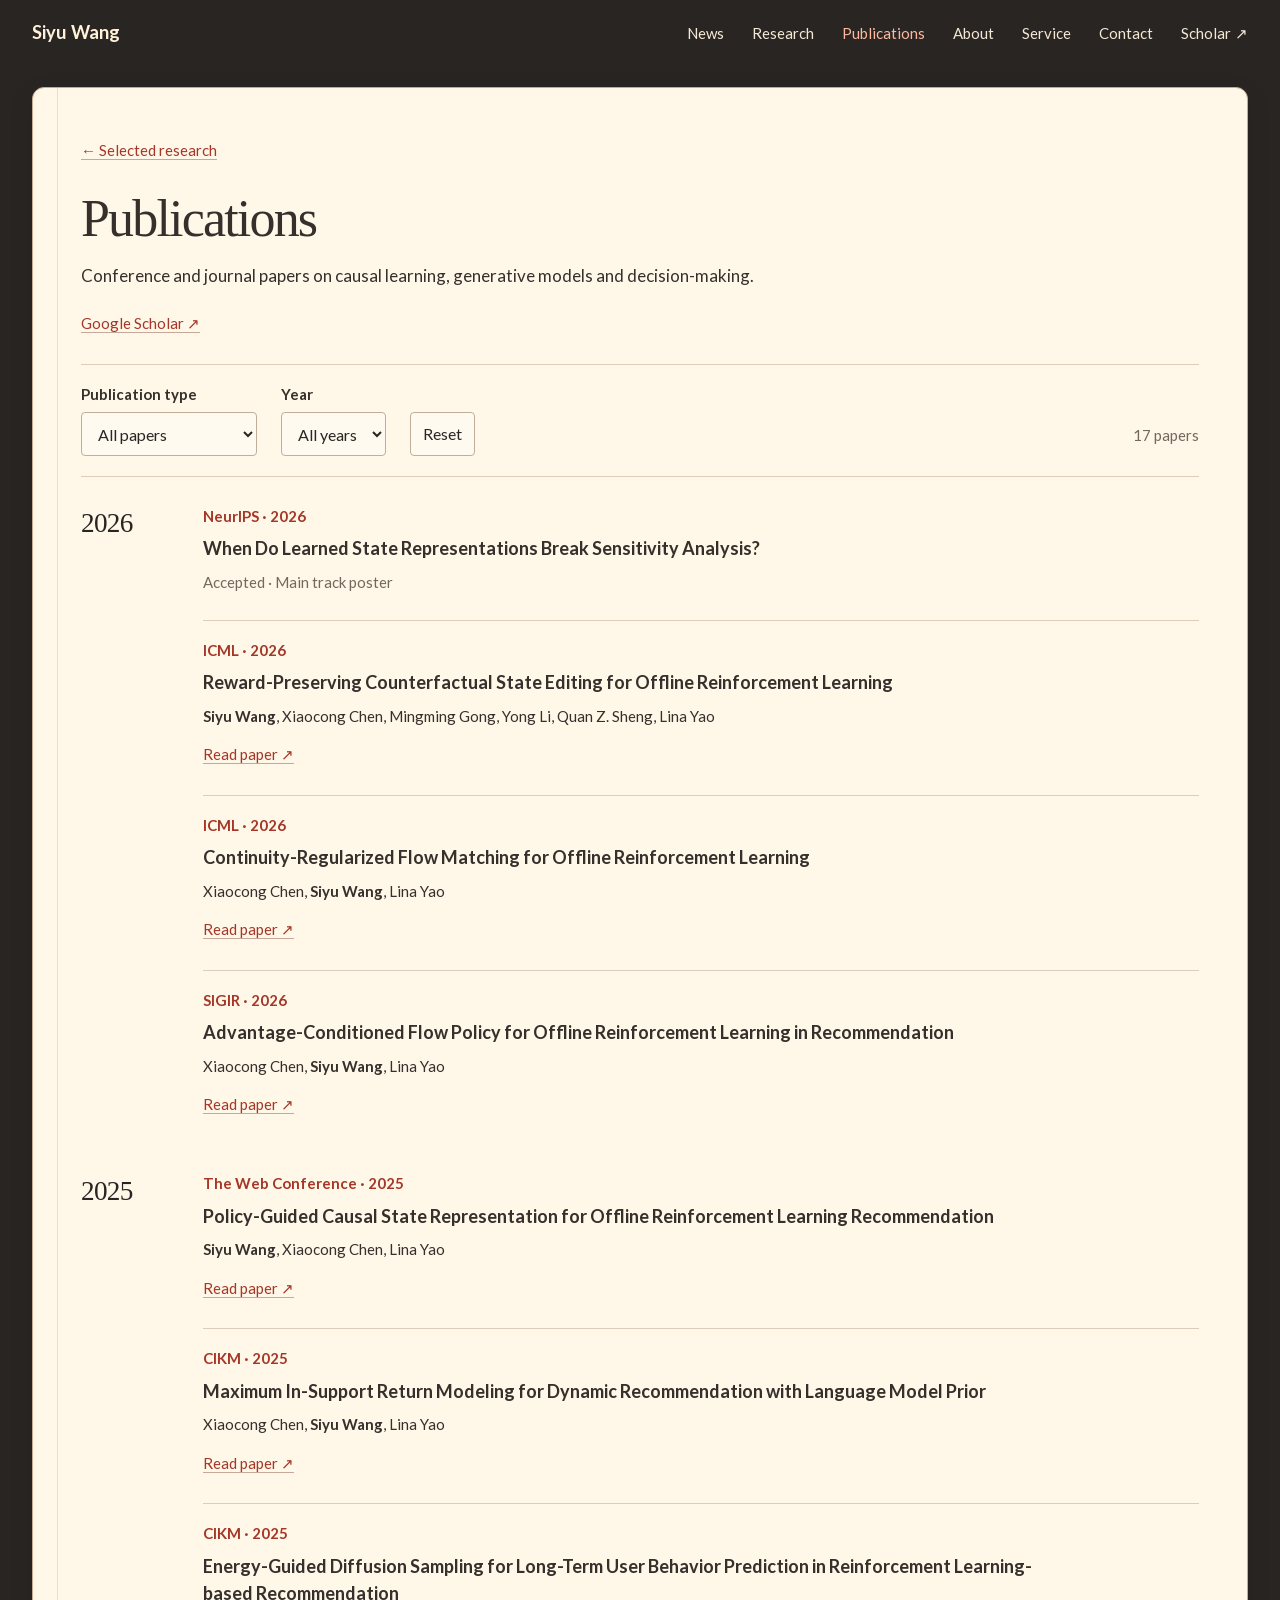
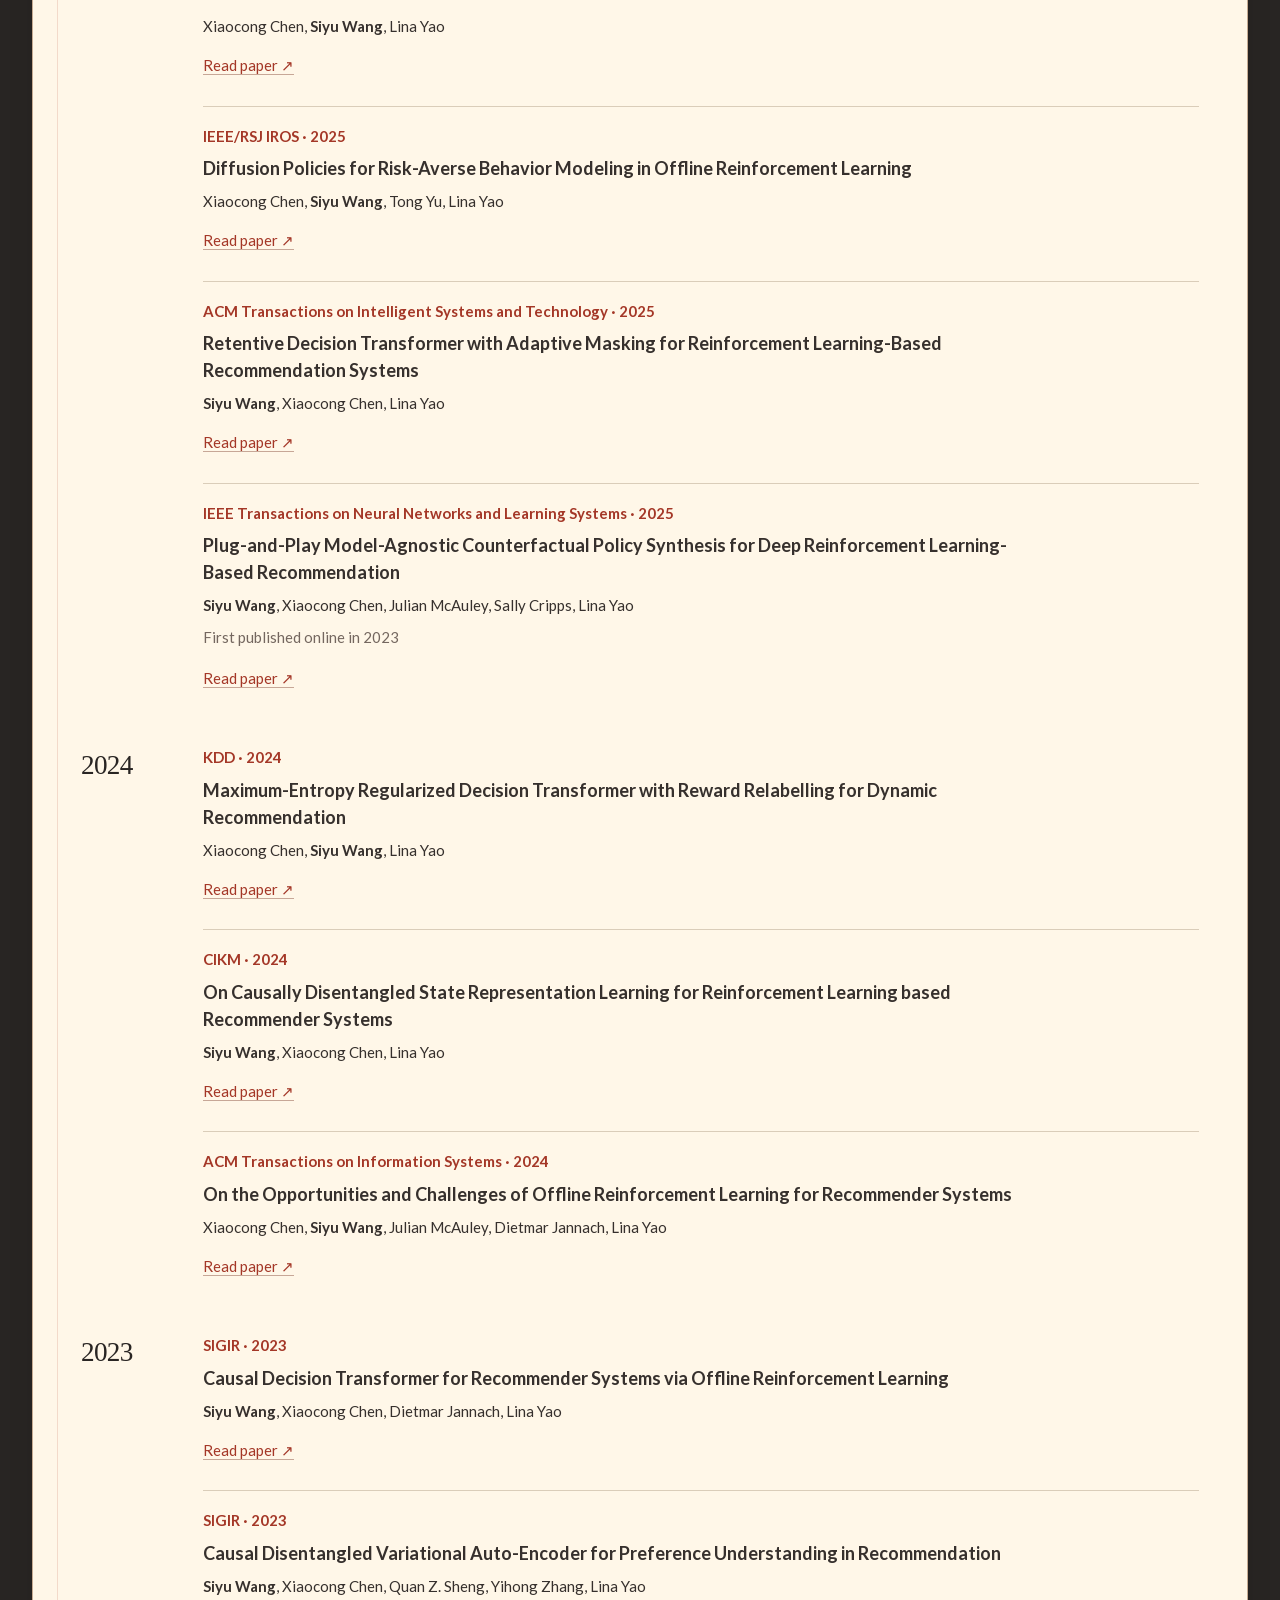
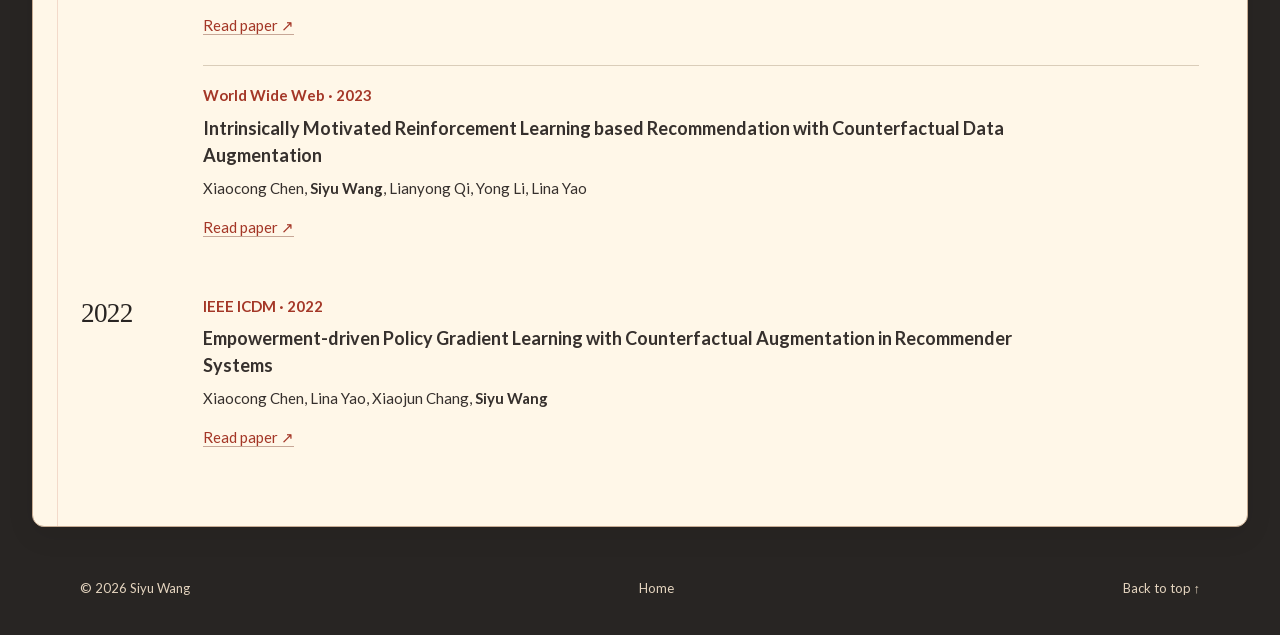
==== publications/index.html @ 3f7496ab "Publish Siyu Wang academic website" ====
<!doctype html>
<html lang="en">
  <head>
    <meta charset="utf-8">
    <meta name="viewport" content="width=device-width, initial-scale=1">
    <title>Publications — Siyu Wang</title>
    <meta name="description" content="Conference and journal publications by Siyu Wang, Postdoctoral Fellow at UNSW Sydney. Browse papers by year and publication type.">
    <meta name="theme-color" content="#282523">
    <link rel="canonical" href="https://sy-siyu.github.io/publications/">
    <meta property="og:type" content="website">
    <meta property="og:title" content="Publications — Siyu Wang">
    <meta property="og:description" content="Browse Siyu Wang’s conference and journal publications in causal learning, generative models and reinforcement learning.">
    <meta property="og:url" content="https://sy-siyu.github.io/publications/">
    <link rel="preload" href="../assets/fonts/Kalam-Bold.ttf" as="font" type="font/ttf" crossorigin>
    <link rel="preload" href="../assets/fonts/Lato-Regular.woff2" as="font" type="font/woff2" crossorigin>
    <link rel="stylesheet" href="../assets/css/research.css?v=15">
    <link rel="stylesheet" href="../assets/css/notebook.css?v=18">

  </head>
  <body class="publications-page">
    <a class="skip-link" href="#main">Skip to content</a>

    <header class="site-header" data-header>
      <div class="shell header-inner">
        <a class="brand" href="../" aria-label="Siyu Wang, home">
          <span class="brand-name">Siyu Wang</span>
        </a>

        <nav class="site-nav" id="site-nav" aria-label="Primary navigation" data-nav>
          <a href="../#news">News</a>
          <a href="../#work">Research</a>
          <a href="./" aria-current="page">Publications</a>
          <a href="../#about">About</a>
          <a href="../#service">Service</a>
          <a href="../#contact">Contact</a>
          <a class="nav-cta" href="https://scholar.google.com/citations?user=9JVgfboAAAAJ&amp;hl=en" target="_blank" rel="noopener">Scholar <span aria-hidden="true">↗</span></a>
        </nav>

        <div class="header-controls">
          <button class="nav-toggle" type="button" aria-expanded="false" aria-controls="site-nav" data-nav-toggle>
            <span class="sr-only">Open navigation</span>
            <span></span><span></span>
          </button>
        </div>
      </div>
    </header>

    <main class="notebook" id="main">
      <div class="shell publication-archive">
        <header class="archive-heading" id="top">
          <a class="text-link" href="../#work">← Selected research</a>
          <h1>Publications</h1>
          <p>Conference and journal papers on causal learning, generative models and decision-making.</p>
          <a class="text-link" href="https://scholar.google.com/citations?user=9JVgfboAAAAJ&amp;hl=en" target="_blank" rel="noopener">Google Scholar ↗</a>
        </header>
        <form class="publication-filters" hidden aria-label="Filter publications">
          <label>Publication type <select id="publication-type"><option value="all">All papers</option><option value="conference">Conference papers</option><option value="journal">Journal articles</option></select></label>
          <label>Year <select id="publication-year"><option value="all">All years</option><option value="2026">2026</option><option value="2025">2025</option><option value="2024">2024</option><option value="2023">2023</option><option value="2022">2022</option></select></label><button type="reset">Reset</button>
          <p class="publication-count" role="status" aria-live="polite">17 papers</p>
        </form>
        <p class="publication-empty" hidden>No papers match these filters. Try another year or publication type.</p>
        <section class="archive-year" aria-labelledby="year-2026"><h2 id="year-2026">2026</h2><ol class="archive-papers" role="list">
<li class="archive-paper" data-pub-year="2026" data-type="conference"><p class="archive-venue">NeurIPS · 2026</p><h3>When Do Learned State Representations Break Sensitivity Analysis?</h3>
<p class="archive-note">Accepted · Main track poster</p></li>
<li class="archive-paper" data-pub-year="2026" data-type="conference"><p class="archive-venue">ICML · 2026</p><h3><a href="https://proceedings.mlr.press/v306/wang26s.html" target="_blank" rel="noopener">Reward-Preserving Counterfactual State Editing for Offline Reinforcement Learning</a></h3>
<p class="archive-authors"><strong>Siyu Wang</strong>, Xiaocong Chen, Mingming Gong, Yong Li, Quan Z. Sheng, Lina Yao</p><a class="paper-link" href="https://proceedings.mlr.press/v306/wang26s.html" target="_blank" rel="noopener" aria-label="Read Reward-Preserving Counterfactual State Editing for Offline Reinforcement Learning">Read paper ↗</a></li>
<li class="archive-paper" data-pub-year="2026" data-type="conference"><p class="archive-venue">ICML · 2026</p><h3><a href="https://proceedings.mlr.press/v306/chen26ep.html" target="_blank" rel="noopener">Continuity-Regularized Flow Matching for Offline Reinforcement Learning</a></h3>
<p class="archive-authors">Xiaocong Chen, <strong>Siyu Wang</strong>, Lina Yao</p><a class="paper-link" href="https://proceedings.mlr.press/v306/chen26ep.html" target="_blank" rel="noopener" aria-label="Read Continuity-Regularized Flow Matching for Offline Reinforcement Learning">Read paper ↗</a></li>
<li class="archive-paper" data-pub-year="2026" data-type="conference"><p class="archive-venue">SIGIR · 2026</p><h3><a href="https://doi.org/10.1145/3805712.3809626" target="_blank" rel="noopener">Advantage-Conditioned Flow Policy for Offline Reinforcement Learning in Recommendation</a></h3>
<p class="archive-authors">Xiaocong Chen, <strong>Siyu Wang</strong>, Lina Yao</p><a class="paper-link" href="https://doi.org/10.1145/3805712.3809626" target="_blank" rel="noopener" aria-label="Read Advantage-Conditioned Flow Policy for Offline Reinforcement Learning in Recommendation">Read paper ↗</a></li>
</ol></section>
        <section class="archive-year" aria-labelledby="year-2025"><h2 id="year-2025">2025</h2><ol class="archive-papers" role="list">
<li class="archive-paper" data-pub-year="2025" data-type="conference"><p class="archive-venue">The Web Conference · 2025</p><h3><a href="https://doi.org/10.1145/3696410.3714562" target="_blank" rel="noopener">Policy-Guided Causal State Representation for Offline Reinforcement Learning Recommendation</a></h3>
<p class="archive-authors"><strong>Siyu Wang</strong>, Xiaocong Chen, Lina Yao</p><a class="paper-link" href="https://doi.org/10.1145/3696410.3714562" target="_blank" rel="noopener" aria-label="Read Policy-Guided Causal State Representation for Offline Reinforcement Learning Recommendation">Read paper ↗</a></li>
<li class="archive-paper" data-pub-year="2025" data-type="conference"><p class="archive-venue">CIKM · 2025</p><h3><a href="https://doi.org/10.1145/3746252.3761336" target="_blank" rel="noopener">Maximum In-Support Return Modeling for Dynamic Recommendation with Language Model Prior</a></h3>
<p class="archive-authors">Xiaocong Chen, <strong>Siyu Wang</strong>, Lina Yao</p><a class="paper-link" href="https://doi.org/10.1145/3746252.3761336" target="_blank" rel="noopener" aria-label="Read Maximum In-Support Return Modeling for Dynamic Recommendation with Language Model Prior">Read paper ↗</a></li>
<li class="archive-paper" data-pub-year="2025" data-type="conference"><p class="archive-venue">CIKM · 2025</p><h3><a href="https://doi.org/10.1145/3746252.3761076" target="_blank" rel="noopener">Energy-Guided Diffusion Sampling for Long-Term User Behavior Prediction in Reinforcement Learning-based Recommendation</a></h3>
<p class="archive-authors">Xiaocong Chen, <strong>Siyu Wang</strong>, Lina Yao</p><a class="paper-link" href="https://doi.org/10.1145/3746252.3761076" target="_blank" rel="noopener" aria-label="Read Energy-Guided Diffusion Sampling for Long-Term User Behavior Prediction in Reinforcement Learning-based Recommendation">Read paper ↗</a></li>
<li class="archive-paper" data-pub-year="2025" data-type="conference"><p class="archive-venue">IEEE/RSJ IROS · 2025</p><h3><a href="https://doi.org/10.1109/IROS60139.2025.11245819" target="_blank" rel="noopener">Diffusion Policies for Risk-Averse Behavior Modeling in Offline Reinforcement Learning</a></h3>
<p class="archive-authors">Xiaocong Chen, <strong>Siyu Wang</strong>, Tong Yu, Lina Yao</p><a class="paper-link" href="https://doi.org/10.1109/IROS60139.2025.11245819" target="_blank" rel="noopener" aria-label="Read Diffusion Policies for Risk-Averse Behavior Modeling in Offline Reinforcement Learning">Read paper ↗</a></li>
<li class="archive-paper" data-pub-year="2025" data-type="journal"><p class="archive-venue">ACM Transactions on Intelligent Systems and Technology · 2025</p><h3><a href="https://doi.org/10.1145/3719208" target="_blank" rel="noopener">Retentive Decision Transformer with Adaptive Masking for Reinforcement Learning-Based Recommendation Systems</a></h3>
<p class="archive-authors"><strong>Siyu Wang</strong>, Xiaocong Chen, Lina Yao</p><a class="paper-link" href="https://doi.org/10.1145/3719208" target="_blank" rel="noopener" aria-label="Read Retentive Decision Transformer with Adaptive Masking for Reinforcement Learning-Based Recommendation Systems">Read paper ↗</a></li>
<li class="archive-paper" data-pub-year="2025" data-type="journal"><p class="archive-venue">IEEE Transactions on Neural Networks and Learning Systems · 2025</p><h3><a href="https://doi.org/10.1109/TNNLS.2023.3329808" target="_blank" rel="noopener">Plug-and-Play Model-Agnostic Counterfactual Policy Synthesis for Deep Reinforcement Learning-Based Recommendation</a></h3>
<p class="archive-authors"><strong>Siyu Wang</strong>, Xiaocong Chen, Julian McAuley, Sally Cripps, Lina Yao</p><p class="archive-note">First published online in 2023</p><a class="paper-link" href="https://doi.org/10.1109/TNNLS.2023.3329808" target="_blank" rel="noopener" aria-label="Read Plug-and-Play Model-Agnostic Counterfactual Policy Synthesis for Deep Reinforcement Learning-Based Recommendation">Read paper ↗</a></li>
</ol></section>
        <section class="archive-year" aria-labelledby="year-2024"><h2 id="year-2024">2024</h2><ol class="archive-papers" role="list">
<li class="archive-paper" data-pub-year="2024" data-type="conference"><p class="archive-venue">KDD · 2024</p><h3><a href="https://doi.org/10.1145/3637528.3671750" target="_blank" rel="noopener">Maximum-Entropy Regularized Decision Transformer with Reward Relabelling for Dynamic Recommendation</a></h3>
<p class="archive-authors">Xiaocong Chen, <strong>Siyu Wang</strong>, Lina Yao</p><a class="paper-link" href="https://doi.org/10.1145/3637528.3671750" target="_blank" rel="noopener" aria-label="Read Maximum-Entropy Regularized Decision Transformer with Reward Relabelling for Dynamic Recommendation">Read paper ↗</a></li>
<li class="archive-paper" data-pub-year="2024" data-type="conference"><p class="archive-venue">CIKM · 2024</p><h3><a href="https://doi.org/10.1145/3627673.3679674" target="_blank" rel="noopener">On Causally Disentangled State Representation Learning for Reinforcement Learning based Recommender Systems</a></h3>
<p class="archive-authors"><strong>Siyu Wang</strong>, Xiaocong Chen, Lina Yao</p><a class="paper-link" href="https://doi.org/10.1145/3627673.3679674" target="_blank" rel="noopener" aria-label="Read On Causally Disentangled State Representation Learning for Reinforcement Learning based Recommender Systems">Read paper ↗</a></li>
<li class="archive-paper" data-pub-year="2024" data-type="journal"><p class="archive-venue">ACM Transactions on Information Systems · 2024</p><h3><a href="https://doi.org/10.1145/3661996" target="_blank" rel="noopener">On the Opportunities and Challenges of Offline Reinforcement Learning for Recommender Systems</a></h3>
<p class="archive-authors">Xiaocong Chen, <strong>Siyu Wang</strong>, Julian McAuley, Dietmar Jannach, Lina Yao</p><a class="paper-link" href="https://doi.org/10.1145/3661996" target="_blank" rel="noopener" aria-label="Read On the Opportunities and Challenges of Offline Reinforcement Learning for Recommender Systems">Read paper ↗</a></li>
</ol></section>
        <section class="archive-year" aria-labelledby="year-2023"><h2 id="year-2023">2023</h2><ol class="archive-papers" role="list">
<li class="archive-paper" data-pub-year="2023" data-type="conference"><p class="archive-venue">SIGIR · 2023</p><h3><a href="https://doi.org/10.1145/3539618.3591648" target="_blank" rel="noopener">Causal Decision Transformer for Recommender Systems via Offline Reinforcement Learning</a></h3>
<p class="archive-authors"><strong>Siyu Wang</strong>, Xiaocong Chen, Dietmar Jannach, Lina Yao</p><a class="paper-link" href="https://doi.org/10.1145/3539618.3591648" target="_blank" rel="noopener" aria-label="Read Causal Decision Transformer for Recommender Systems via Offline Reinforcement Learning">Read paper ↗</a></li>
<li class="archive-paper" data-pub-year="2023" data-type="conference"><p class="archive-venue">SIGIR · 2023</p><h3><a href="https://doi.org/10.1145/3539618.3591961" target="_blank" rel="noopener">Causal Disentangled Variational Auto-Encoder for Preference Understanding in Recommendation</a></h3>
<p class="archive-authors"><strong>Siyu Wang</strong>, Xiaocong Chen, Quan Z. Sheng, Yihong Zhang, Lina Yao</p><a class="paper-link" href="https://doi.org/10.1145/3539618.3591961" target="_blank" rel="noopener" aria-label="Read Causal Disentangled Variational Auto-Encoder for Preference Understanding in Recommendation">Read paper ↗</a></li>
<li class="archive-paper" data-pub-year="2023" data-type="journal"><p class="archive-venue">World Wide Web · 2023</p><h3><a href="https://doi.org/10.1007/s11280-023-01187-7" target="_blank" rel="noopener">Intrinsically Motivated Reinforcement Learning based Recommendation with Counterfactual Data Augmentation</a></h3>
<p class="archive-authors">Xiaocong Chen, <strong>Siyu Wang</strong>, Lianyong Qi, Yong Li, Lina Yao</p><a class="paper-link" href="https://doi.org/10.1007/s11280-023-01187-7" target="_blank" rel="noopener" aria-label="Read Intrinsically Motivated Reinforcement Learning based Recommendation with Counterfactual Data Augmentation">Read paper ↗</a></li>
</ol></section>
        <section class="archive-year" aria-labelledby="year-2022"><h2 id="year-2022">2022</h2><ol class="archive-papers" role="list">
<li class="archive-paper" data-pub-year="2022" data-type="conference"><p class="archive-venue">IEEE ICDM · 2022</p><h3><a href="https://doi.org/10.1109/ICDM54844.2022.00102" target="_blank" rel="noopener">Empowerment-driven Policy Gradient Learning with Counterfactual Augmentation in Recommender Systems</a></h3>
<p class="archive-authors">Xiaocong Chen, Lina Yao, Xiaojun Chang, <strong>Siyu Wang</strong></p><a class="paper-link" href="https://doi.org/10.1109/ICDM54844.2022.00102" target="_blank" rel="noopener" aria-label="Read Empowerment-driven Policy Gradient Learning with Counterfactual Augmentation in Recommender Systems">Read paper ↗</a></li>
</ol></section>
      </div>
    </main>
    <footer class="site-footer"><div class="shell footer-inner"><p>© <span data-year>2026</span> Siyu Wang</p><a href="../">Home</a><a href="#top">Back to top ↑</a></div></footer>
    <script src="../assets/js/research.js?v=13" defer></script>
    <script src="../assets/js/publications.js?v=1" defer></script>
  </body>
</html>
---- assets/css/research.css ----
@font-face {
  font-family: "Kalam";
  src: url("../fonts/Kalam-Regular.ttf") format("truetype");
  font-weight: 400;
  font-style: normal;
  font-display: swap;
}

@font-face {
  font-family: "Kalam";
  src: url("../fonts/Kalam-Bold.ttf") format("truetype");
  font-weight: 700;
  font-style: normal;
  font-display: swap;
}

@font-face {
  font-family: "Lato";
  src: url("../fonts/Lato-Regular.woff2") format("woff2");
  font-weight: 400;
  font-style: normal;
  font-display: swap;
}

@font-face {
  font-family: "Lato";
  src: url("../fonts/Lato-Bold.woff2") format("woff2");
  font-weight: 700;
  font-style: normal;
  font-display: swap;
}

@font-face {
  font-family: "Lato";
  src: url("../fonts/Lato-Italic.woff2") format("woff2");
  font-weight: 400;
  font-style: italic;
  font-display: swap;
}

@font-face {
  font-family: "IBM Plex Mono";
  src: url("../fonts/IBMPlexMono-Regular.ttf") format("truetype");
  font-weight: 400;
  font-style: normal;
  font-display: swap;
}

:root {
  --ink: #243a32;
  --text: #242b27;
  --muted: #5c675e;
  --paper: #faf8f3;
  --accent: #a04d37;
  --line: #dedfd5;
  --sans: "Lato", "Helvetica Neue", Helvetica, Arial, sans-serif;
  --mono: "IBM Plex Mono", "SFMono-Regular", Consolas, monospace;
  --hand: "Kalam", "Segoe Print", "Bradley Hand", cursive;
  --green-wash: #edf2e9;
  --peach-wash: #f5eee4;
  --shell: min(960px, calc(100% - 4rem));
  --header-h: 66px;
  --motion-ease: cubic-bezier(0.22, 1, 0.36, 1);
}

* { box-sizing: border-box; }
html { scroll-behavior: smooth; scroll-padding-top: calc(var(--header-h) + 1rem); }
body {
  margin: 0;
  background: var(--paper);
  color: var(--text);
  font: 1.125rem/1.75 var(--sans);
  font-synthesis: none;
  -webkit-font-smoothing: antialiased;
}
body.nav-open { overflow: hidden; }
img { display: block; max-width: 100%; }
a { color: inherit; text-underline-offset: 0.22em; }
a:hover { color: var(--accent); }
button, a { -webkit-tap-highlight-color: transparent; }
a:focus-visible, button:focus-visible {
  outline: 2px solid var(--accent);
  outline-offset: 5px;
  border-radius: 2px;
}
.shell { width: var(--shell); margin-inline: auto; }
.sr-only {
  position: absolute;
  width: 1px;
  height: 1px;
  padding: 0;
  margin: -1px;
  overflow: hidden;
  clip: rect(0, 0, 0, 0);
  white-space: nowrap;
  border: 0;
}
.skip-link {
  position: fixed;
  z-index: 100;
  top: 0.5rem;
  left: 0.5rem;
  padding: 0.5rem 1rem;
  background: var(--paper);
  transform: translateY(-160%);
}
.skip-link:focus { transform: none; }

/* Content is visible by default, even when JavaScript is unavailable. */
@keyframes content-arrive {
  from { opacity: 0; transform: translateY(14px); }
  to { opacity: 1; transform: translateY(0); }
}

@media (prefers-reduced-motion: no-preference) {
  .section .reveal.is-visible,
  .contact-section .reveal.is-visible:not(.contact-sketch) {
    animation: content-arrive 650ms var(--motion-ease) backwards;
    animation-delay: var(--reveal-delay, 0ms);
  }
  .news-item:nth-child(2), .interest-list li:nth-child(2) { --reveal-delay: 60ms; }
  .news-item:nth-child(3), .interest-list li:nth-child(3) { --reveal-delay: 120ms; }
  .news-item:nth-child(4) { --reveal-delay: 180ms; }
  .reveal:focus-within, .hero-actions:focus-within { animation: none !important; }
}

.site-header {
  position: sticky;
  z-index: 50;
  top: 0;
  min-height: var(--header-h);
  background: rgba(250, 248, 243, 0.97);
  border-bottom: 1px solid var(--line);
  transition: box-shadow 250ms ease, background-color 250ms ease;
}
.site-header.is-scrolled { box-shadow: 0 3px 18px rgba(36, 58, 50, 0.045); }
.header-inner {
  min-height: var(--header-h);
  display: flex;
  align-items: center;
  justify-content: space-between;
  gap: clamp(0.75rem, 2vw, 1.5rem);
}
.header-controls { order: 2; display: flex; align-items: center; gap: 0.25rem; }
.brand {
  flex-shrink: 0;
  color: var(--ink);
  font: 700 1.55rem/1.3 var(--hand);
  text-decoration: none;
}
.site-nav {
  order: 1;
  margin-left: auto;
  display: flex;
  align-items: center;
  gap: 1.6rem;
  font-size: 0.9375rem;
}
.site-nav a {
  position: relative;
  display: inline-flex;
  align-items: center;
  min-height: 44px;
  gap: 0.25rem;
  text-decoration: none;
}
.site-nav a::after {
  content: "";
  position: absolute;
  inset: auto 0 8px;
  height: 1px;
  background: var(--accent);
  transform: scaleX(0);
  transform-origin: left;
  transition: transform 180ms ease;
}
.site-nav a:hover::after, .site-nav a:focus-visible::after { transform: scaleX(1); }
.nav-toggle { display: none; }

.hero {
  background-image:
    linear-gradient(rgba(36, 58, 50, 0.025) 1px, transparent 1px),
    linear-gradient(90deg, rgba(36, 58, 50, 0.025) 1px, transparent 1px);
  background-size: 28px 28px;
}

.hero-grid {
  display: grid;
  grid-template-columns: minmax(0, 1fr) 208px;
  gap: clamp(2rem, 6vw, 5rem);
  align-items: center;
  padding-block: 3rem 2.5rem;
}
.hero h1 {
  margin: 0;
  color: var(--ink);
  font: 700 clamp(3.25rem, 6.5vw, 4.5rem)/1.2 var(--hand);
  letter-spacing: -0.035em;
}
.name-mark { position: relative; display: inline-block; }
.name-mark::after {
  content: "";
  position: absolute;
  inset: auto 2% 4px 1%;
  height: 7px;
  border-bottom: 3px solid #c98666;
  border-radius: 50%;
  transform-origin: left;
  animation: signature-line 1s 250ms both ease-out;
}
@keyframes signature-line {
  from { transform: scaleX(0) rotate(-1deg); }
  to { transform: scaleX(1) rotate(-1deg); }
}
.hero-role {
  margin: 0.7rem 0 0;
  font-family: var(--mono);
  font-size: 0.875rem;
  font-weight: 400;
  letter-spacing: 0.015em;
  line-height: 1.8;
}
.hero-role span { color: var(--accent); padding-inline: 0.18rem; }
.hero-intro {
  max-width: 63ch;
  margin: 1.2rem 0 0;
  color: var(--text);
  font-size: 1.125rem;
  line-height: 1.75;
}
.hero-actions {
  display: flex;
  align-items: center;
  flex-wrap: wrap;
  gap: 1.4rem;
  margin-top: 1rem;
}
.text-link {
  display: inline-flex;
  align-items: center;
  gap: 0.35rem;
  min-height: 44px;
  color: var(--accent);
  font-size: 0.9375rem;
  text-decoration-color: #c7a797;
  transition: color 180ms ease, text-decoration-color 180ms ease;
}
.text-link:hover { text-decoration-color: currentColor; }
.text-link span, .paper-link span { transition: transform 180ms ease; }
.text-link:is(:hover, :focus-visible) span,
.paper-link:is(:hover, :focus-visible) span { transform: translate(2px, -2px); }
.text-link, .paper-link {
  transition: color 180ms ease, text-decoration-color 180ms ease, text-underline-offset 220ms ease;
}
.text-link:is(:hover, :focus-visible), .paper-link:is(:hover, :focus-visible) {
  text-underline-offset: 0.32em;
}
.hero-portrait { margin: 0; width: 100%; }
.portrait-float { --float-distance: -5px; }
.portrait-mat {
  position: relative;
  transition: transform 550ms var(--motion-ease);
}
.portrait-leaf {
  position: absolute;
  left: -25px;
  bottom: -6px;
  width: 40px;
  height: 40px;
  color: #67806d;
  transform: rotate(-12deg);
  transform-origin: 12% 88%;
  pointer-events: none;
}
@keyframes portrait-drift {
  0%, 100% { transform: translateY(0); }
  50% { transform: translateY(var(--float-distance)); }
}
@keyframes leaf-sway {
  0%, 100% { transform: rotate(-12deg); }
  50% { transform: rotate(1deg); }
}
.portrait-leaf path {
  stroke-dasharray: 1;
  stroke-dashoffset: 0;
  animation: leaf-draw 1.3s 500ms cubic-bezier(0.3, 0.1, 0.3, 1) 1 both;
}
.portrait-leaf path + path {
  animation-duration: 650ms;
  animation-delay: 1.35s;
}
@keyframes leaf-draw {
  from { stroke-dashoffset: 1; }
  to { stroke-dashoffset: 0; }
}
.portrait-frame {
  overflow: hidden;
  aspect-ratio: 0.9;
  border-radius: 8px;
  background: #e0e4d9;
  border: 5px solid #fffdfa;
  box-shadow: 0 4px 16px rgba(36, 58, 50, 0.09);
  transition: box-shadow 550ms ease;
}
.portrait-frame img {
  width: 100%;
  height: 100%;
  object-fit: cover;
  object-position: 50% 42%;
  transition: transform 750ms var(--motion-ease);
}
@media (hover: hover) and (pointer: fine) and (prefers-reduced-motion: no-preference) {
  .hero-portrait:hover .portrait-mat { transform: translateY(-4px) rotate(-1.25deg); }
  .hero-portrait:hover .portrait-frame { box-shadow: 0 10px 24px rgba(36, 58, 50, 0.13); }
  .hero-portrait:hover .portrait-frame img { transform: scale(1.025); }
}
.hero-portrait figcaption {
  padding-top: 0.6rem;
  color: var(--muted);
  font-size: 0.8125rem;
  text-align: center;
}

.section > .shell,
.contact-section > .shell {
  padding-block: 2.2rem;
  border-top: 1px solid var(--line);
}
.news-section, .contact-section { background: var(--green-wash); }
.research-section { background: var(--peach-wash); }
.news-section, .research-section, .contact-section { border-block: 1px solid var(--line); }
.news-section > .shell,
.research-section > .shell,
.contact-section > .shell,
.publication-section > .shell,
.about-section > .shell { border-top: 0; }
h2 {
  margin: 0 0 1.25rem;
  color: var(--ink);
  font: 400 2.3rem/1.25 var(--hand);
  letter-spacing: -0.035em;
}
.news-grid { display: grid; grid-template-columns: 122px minmax(0, 1fr); gap: 2rem; }
.news-heading h2 { margin-top: 0.15rem; }
.news-list { list-style: none; margin: 0; padding: 0; }
.news-item {
  display: grid;
  grid-template-columns: 3rem minmax(0, 1fr);
  gap: 1rem;
}
.news-item + .news-item {
  margin-top: 1.1rem;
  padding-top: 1.1rem;
  border-top: 1px solid var(--line);
}
.news-item time {
  color: var(--accent);
  font-family: var(--mono);
  font-size: 0.8125rem;
  font-variant-numeric: tabular-nums;
  letter-spacing: 0.02em;
  padding-top: 0.12rem;
}
.news-item p { margin: 0; color: var(--text); line-height: 1.75; }
.news-item strong { color: var(--ink); font-weight: 700; }
.news-item cite { font-style: italic; font-weight: 400; }
.news-item a { text-decoration-color: #b5beb0; }

.publication-heading {
  display: flex;
  justify-content: space-between;
  align-items: baseline;
  flex-wrap: wrap;
  gap: 0.5rem 1.5rem;
  margin-bottom: 0.4rem;
}
.publication-heading h2 { margin-bottom: 0.3rem; }
.paper-list { list-style: none; margin: 0; padding: 0; }
.paper {
  display: grid;
  grid-template-columns: 122px minmax(0, 1fr);
  gap: 0 2rem;
  padding-block: 1.3rem;
}
.paper + .paper { border-top: 1px solid var(--line); }
.paper:last-child { padding-bottom: 0; }
.paper-meta {
  grid-row: 1 / span 4;
  display: flex;
  flex-direction: column;
  align-items: flex-start;
  gap: 0.1rem;
  padding-top: 0.12rem;
  color: var(--muted);
  font-family: var(--mono);
  font-size: 0.8125rem;
}
.paper-meta span:first-child {
  color: var(--accent);
  font-weight: 400;
}
.paper h3 {
  margin: 0;
  color: var(--ink);
  font-size: 1.1875rem;
  font-weight: 700;
  line-height: 1.45;
  text-wrap: pretty;
}
.paper p {
  grid-column: 2;
  margin: 0.45rem 0 0;
  color: var(--text);
  font-size: 1.0625rem;
  line-height: 1.65;
}
.paper .paper-authors {
  margin-top: 0.35rem;
  color: var(--muted);
  font-size: 0.875rem;
  line-height: 1.6;
}
.paper-authors strong { color: var(--ink); font-weight: 700; }
.paper-link {
  grid-column: 2;
  justify-self: start;
  display: inline-flex;
  align-items: center;
  gap: 0.35rem;
  min-height: 44px;
  color: var(--accent);
  font-size: 0.9375rem;
  text-decoration-color: #c7a797;
}
.paper-link:hover { text-decoration-color: currentColor; }

.interest-list {
  list-style: none;
  padding: 0;
  margin: 0;
  max-width: 83ch;
  color: var(--text);
}
.interest-list li + li { margin-top: 0.75rem; }
.interest-list strong { color: var(--ink); font-weight: 700; }
.about-grid { display: grid; grid-template-columns: 122px minmax(0, 1fr); gap: 2rem; }
.about-heading h2 { font-size: 2.1rem; }
.about-copy p { margin: 0; color: var(--text); }
.about-copy p + p { margin-top: 0.8rem; }
.contact-grid { display: grid; grid-template-columns: minmax(0, 1fr) 300px; column-gap: 3rem; row-gap: 0; align-items: center; }
.contact-grid > div:first-child { grid-column: 1; }
.contact-grid h2 { font-size: 2.1rem; }
.contact-copy { grid-column: 1; }
.contact-copy p { margin: 0; color: var(--text); }
.contact-links { display: flex; flex-wrap: wrap; gap: 0.2rem 1.5rem; margin-top: 0.4rem; }
.contact-sketch { grid-column: 2; grid-row: 1 / span 2; width: 100%; align-self: center; }
.contact-sketch img { width: 100%; height: auto; }
.contact-sketch.is-visible img { animation: sketch-arrive 2.6s cubic-bezier(0.2, 0.65, 0.3, 1) both; }
@keyframes sketch-arrive {
  from { clip-path: inset(0 100% 0 0); opacity: 0.35; }
  to { clip-path: inset(0 0 0 0); opacity: 1; }
}
.footer-inner {
  display: flex;
  align-items: center;
  justify-content: space-between;
  flex-wrap: wrap;
  gap: 0.5rem 1.5rem;
  padding-block: 1.3rem;
  border-top: 1px solid var(--line);
  font-size: 0.8125rem;
  color: var(--muted);
}
.footer-inner p { margin: 0; }
.footer-inner a { min-height: 44px; display: inline-flex; align-items: center; text-decoration: none; }

@media (max-width: 700px) {
  :root { --shell: calc(100% - 2.5rem); --header-h: 60px; }
  .site-nav { gap: 1rem; }
  .hero-grid { grid-template-columns: minmax(0, 1fr) 172px; gap: 1.75rem; padding-block: 2.25rem; }
  .hero h1 { font-size: 3.25rem; }
  .hero-role span { display: none; }
  .hero-role { max-width: 25ch; }
  .hero-intro { font-size: 1rem; }
  .news-grid { grid-template-columns: 1fr; gap: 0; }
  .paper { grid-template-columns: 78px minmax(0, 1fr); column-gap: 1.25rem; }
  .about-grid, .contact-grid { grid-template-columns: 1fr; gap: 0; }
  .contact-sketch { grid-column: 1; grid-row: auto; width: min(300px, 85%); justify-self: end; margin-top: 1.1rem; }
  .about-heading h2, .contact-grid h2 { font-size: 2.2rem; }
}

@media (max-width: 700px) {
  .nav-toggle {
    display: grid;
    position: relative;
    z-index: 2;
    place-content: center;
    gap: 6px;
    width: 44px;
    height: 44px;
    padding: 0;
    border: 0;
    color: var(--ink);
    background: transparent;
  }
  .nav-toggle span:not(.sr-only) {
    display: block;
    width: 22px;
    height: 1px;
    background: currentColor;
    transition: transform 220ms var(--motion-ease);
  }
  .nav-toggle[aria-expanded="true"] span:nth-child(2) { transform: translateY(3.5px) rotate(45deg); }
  .nav-toggle[aria-expanded="true"] span:nth-child(3) { transform: translateY(-3.5px) rotate(-45deg); }
  .site-nav {
    position: fixed;
    inset: var(--header-h) 0 0;
    display: flex;
    flex-direction: column;
    align-items: flex-start;
    justify-content: flex-start;
    gap: 1rem;
    padding: 2rem 1.5rem;
    background: var(--paper);
    font-size: 1.3rem;
    opacity: 0;
    visibility: hidden;
  }
  .site-nav.is-open { opacity: 1; visibility: visible; }
  @media (prefers-reduced-motion: no-preference) {
    .site-nav.is-open { animation: menu-arrive 220ms var(--motion-ease) backwards; }
    .site-nav.is-open a { animation: content-arrive 350ms var(--motion-ease) backwards; }
    .site-nav.is-open a:nth-child(2) { animation-delay: 35ms; }
    .site-nav.is-open a:nth-child(3) { animation-delay: 70ms; }
    .site-nav.is-open a:nth-child(4) { animation-delay: 105ms; }
    .site-nav.is-open a:nth-child(5) { animation-delay: 140ms; }
    .site-nav a:focus-visible { animation: none; }
  }
}

@media (max-width: 560px) {
  body { font-size: 1rem; }
  .hero-grid {
    grid-template-columns: minmax(0, 1fr) 104px;
    gap: 0 1.25rem;
    align-items: start;
    padding-block: 2rem 1.75rem;
  }
  .hero-copy { display: contents; }
  .hero h1 { grid-column: 1; grid-row: 1; font-size: clamp(2.35rem, 9.2vw, 3rem); }
  .hero-role { grid-column: 1; grid-row: 2; font-size: 0.875rem; margin-top: 0.6rem; max-width: 23ch; }
  .hero-portrait { grid-column: 2; grid-row: 1 / span 2; }
  .portrait-float { --float-distance: -3px; }
  .hero-portrait figcaption { display: none; }
  .portrait-leaf { width: 28px; height: 28px; left: -15px; bottom: -5px; }
  .hero-intro { grid-column: 1 / -1; margin-top: 1.25rem; }
  .hero-actions { grid-column: 1 / -1; margin-top: 0.75rem; }
  .portrait-frame { aspect-ratio: 0.9; border-radius: 6px; }
  .section > .shell, .contact-section > .shell { padding-block: 1.75rem; }
  h2, .about-heading h2, .contact-grid h2 { font-size: 2.1rem; }
  .news-item { grid-template-columns: 2.7rem minmax(0, 1fr); gap: 0.65rem; }
  .news-item + .news-item { margin-top: 1rem; }
  .publication-heading { margin-bottom: 0; }
  .publication-heading .text-link { font-size: 0.875rem; }
  .paper { grid-template-columns: 1fr; padding-block: 1.25rem; }
  .paper-meta { grid-row: auto; flex-direction: row; gap: 0.5rem; margin-bottom: 0.45rem; align-items: baseline; }
  .paper p, .paper-link { grid-column: 1; }
  .paper h3 { font-size: 1.0625rem; }
  .footer-inner p:nth-child(2) { display: none; }
}

@keyframes menu-arrive {
  from { opacity: 0; }
  to { opacity: 1; }
}

@media (max-width: 350px) {
  .hero-grid { grid-template-columns: minmax(0, 1fr) 88px; gap: 0 0.75rem; }
  .hero h1 { font-size: 2rem; }
  .hero-role { font-size: 0.875rem; }
}

@media (prefers-reduced-motion: reduce) {
  html { scroll-behavior: auto; }
  *, *::before, *::after { animation: none !important; transition: none !important; }
  .text-link span, .paper-link span { transform: none !important; }
}

@media print {
  *, *::before, *::after { animation: none !important; transition: none !important; }
  .site-header, .hero-actions, .site-footer, .portrait-leaf { display: none; }
  body { background: white; color: black; }
  .shell { width: 100%; }
  .hero-grid { padding-top: 0; }
  .paper { break-inside: avoid; }
}
---- assets/css/notebook.css ----
/* Notebook edition: paper, margin notes, and a personal photographic print. */
:root {
  --paper: #fff7e8;
  --ink: #292523;
  --text: #36302d;
  --muted: #74675f;
  --accent: #a43727;
  --line: #dacdb9;
  --green-wash: #f6eddf;
  --peach-wash: #f6e7d6;
  --shell: min(1120px, calc(100% - 4rem));
}

body { background: #282523; }
.site-header { background: #282523f7; border-bottom-color: transparent; }
.site-header.is-scrolled { border-bottom-color: #494039; box-shadow: 0 3px 16px #00000018; }
.brand { font-size: 1.5rem; color: #fff1da; }
.brand:hover, .site-nav a:hover { color: #ffb8a0; }
.site-nav { gap: 1.75rem; color: #f5e8d5; }
.site-nav a::after { background: #e78b70; }
.nav-toggle { color: #fff1da; }
.site-header :focus-visible, .site-footer :focus-visible { outline-color: #ffb8a0; }
.header-controls { display: none; }

.notebook {
  position: relative;
  width: var(--shell);
  margin: 1.25rem auto 2.5rem;
  background: var(--paper);
  border: 1px solid #c6ab92;
  border-radius: 12px;
  box-shadow: 0 8px 28px #00000014;
}
.notebook::before {
  content: "";
  position: absolute;
  top: 0;
  bottom: 0;
  left: 2.5rem;
  z-index: 1;
  width: 1px;
  background: #ba51372b;
  pointer-events: none;
}
.notebook .shell { width: min(960px, calc(100% - 8rem)); }
.hero {
  border-radius: 21px 18px 0 0;
  background-image: linear-gradient(#8e695507 1px, transparent 1px), linear-gradient(90deg, #8e695507 1px, transparent 1px);
  background-size: 28px 28px;
}
.hero-grid {
  grid-template-columns: minmax(0, 1fr) 210px;
  gap: 3.5rem;
  align-items: center;
  padding-block: 2.9rem 2.5rem;
}
.hero-greeting {
  margin: 0 0 0.35rem;
  color: var(--muted);
  font-size: 1.0625rem;
  font-style: italic;
}
.hero h1 { color: var(--accent); font-size: clamp(3.25rem, 5.7vw, 4.25rem); letter-spacing: -0.045em; }
.hero h1, h2 { position: relative; }
[data-note-mark] { display: inline-block; }
.name-mark::after { border-bottom-color: #b66549; opacity: 0.75; }
.name-mark.has-ink-mark::after { display: none; }
.hero-role { display: flex; flex-wrap: wrap; margin-top: 0.9rem; font: 400 1rem/1.65 var(--sans); letter-spacing: 0; }
.hero-role span { display: block; color: var(--text); padding: 0; }
.role-institution::before { content: "·"; padding-inline: 0.55rem; color: var(--accent); }
.hero-question { max-width: 32ch; margin: 1.3rem 0 0; color: var(--ink); font-size: 1.5rem; font-weight: 700; line-height: 1.45; text-wrap: pretty; }
.hero-intro { max-width: 53ch; margin-top: 0.7rem; font-size: 1.0625rem; line-height: 1.75; }
.hero-actions { margin-top: 1.15rem; }
.hero-portrait { position: relative; justify-self: center; max-width: 196px; }
.portrait-control {
  display: block;
  width: 100%;
  padding: 0;
  border: 0;
  background: transparent;
  color: inherit;
  font: inherit;
  text-align: inherit;
  cursor: pointer;
  touch-action: manipulation;
}
.portrait-control:disabled { cursor: default; opacity: 1; }
.portrait-tilt { display: block; transform: none; }
.portrait-mat {
  display: block;
  padding: 8px;
  background: #fffefa;
  border: 1px solid #e0ddcd;
  border-radius: 2px;
  box-shadow: 2px 5px 13px #403c2c13;
  transform: rotate(1deg);
}
.portrait-frame { display: block; border: 0; border-radius: 1px; box-shadow: none; aspect-ratio: 0.86; }
.portrait-leaf { left: -27px; bottom: 3px; color: #a85138; }
.hero-portrait figcaption {
  margin-top: 0.6rem;
  padding-top: 0.4rem;
  color: #93432e;
  font: 400 0.875rem/1.5 var(--sans);
  transform: none;
}
.hero-portrait figcaption > span:first-child { display: block; transform: none; }
.harbour-scene { position: relative; display: block; margin-top: 1.2rem; padding-bottom: 0.55rem; }
.sydney-vignette {
  display: block;
  width: 100%;
  height: auto;
  margin: 0 auto;
}
.harbour-water { display: block; position: absolute; bottom: -0.4rem; left: 0; width: 100%; height: auto; overflow: visible; color: #7a8bab; pointer-events: none; }
.water-line { stroke: currentColor; stroke-width: 1.3; stroke-linecap: round; opacity: 0.55; }
.water-line-one { stroke-dasharray: 36 16 21 12; }
.water-line-two { --ripple-distance: -82; stroke-dasharray: 19 14 32 17; opacity: 0.35; }

/* A short opening sequence, then ambient movement confined to the artwork. */
@keyframes print-arrive {
  from { opacity: 0; transform: translateY(24px) rotate(5deg) scale(0.96); }
  to { opacity: 1; transform: translateY(0) rotate(0) scale(1); }
}
@keyframes harbour-arrive {
  from { opacity: 0; clip-path: inset(0 100% 0 0); }
  to { opacity: 1; clip-path: inset(0 0 0 0); }
}
@keyframes print-breathe {
  0%, 100% { transform: translateY(0) rotate(0); }
  50% { transform: translateY(-8px) rotate(-1.2deg); }
}
@keyframes harbour-ripple {
  0% { stroke-dashoffset: 0; transform: translateX(-3px); }
  50% { transform: translateX(3px); }
  100% { stroke-dashoffset: var(--ripple-distance, -85); transform: translateX(-3px); }
}
@media (prefers-reduced-motion: no-preference) {
  .hero-copy > * { animation: content-arrive 850ms var(--motion-ease) backwards; }
  .hero-greeting { animation-delay: 0ms; }
  .hero h1 { animation-delay: 100ms; }
  .hero-role { animation-delay: 200ms; }
  .hero-question { animation-delay: 300ms; }
  .hero-intro { animation-delay: 400ms; }
  .hero-actions { animation-delay: 500ms; }
  .portrait-control { animation: print-arrive 1100ms 150ms var(--motion-ease) backwards; }
  .harbour-scene { animation: harbour-arrive 1200ms 550ms var(--motion-ease) backwards; }
  .portrait-float { animation: none; }
  .portrait-leaf { animation: none; }
  .water-line { animation: harbour-ripple 14s linear infinite; animation-play-state: paused; }
  .water-line-two { animation-duration: 18s; animation-direction: reverse; }
  .is-motion-active .portrait-float,
  .is-motion-active .portrait-leaf,
  .is-motion-active .water-line { animation-play-state: running; }
  .portrait-control:focus-visible { animation: none; }
  .hero-portrait:has(.portrait-control:focus-visible) .portrait-float { animation-play-state: paused; }
  .interest-list li { transition: translate 250ms var(--motion-ease), box-shadow 250ms ease; }
  .paper { transition: background-color 220ms ease; }
}

/* Pause is available through the portrait without adding a visible toolbar. */
.has-entered { animation: none !important; }
html.motion-paused *, html.motion-paused *::before, html.motion-paused *::after { animation: none !important; transition: none !important; }
html.motion-paused { scroll-behavior: auto; }
html.motion-paused .portrait-tilt { transform: none; }
html.motion-paused .rough-annotation path { stroke-dashoffset: 0 !important; }
html.motion-suspended *, html.motion-suspended *::before, html.motion-suspended *::after { animation-play-state: paused !important; }
/* Warm pages and ink-red accents, with graphite text for contrast. */
.section, .contact-section { border: 0; background: none; }
.section > .shell, .contact-section > .shell {
  padding-block: 2.5rem;
  border-top: 1px solid #c9b49b;
}
h2 { color: var(--ink); font-family: Georgia, "Times New Roman", serif; font-size: 2rem; font-weight: 400; letter-spacing: -0.025em; }
.news-section { background: none; }
.news-grid { grid-template-columns: 130px minmax(0, 1fr); gap: 2rem; }
.news-heading h2 { margin-top: 0; }
.news-section > .shell { padding-block: 2.1rem; }
.news-feed { min-width: 0; }
.news-year-group { display: grid; grid-template-columns: 3rem minmax(0, 1fr); gap: 1.25rem; }
.news-year-group + .news-year-group { margin-top: 0.85rem; padding-top: 0.85rem; border-top: 1px solid #d9c8b0; }
.news-year { padding-top: 0.2rem; color: var(--muted); font: 400 0.875rem/1.7 var(--mono); font-variant-numeric: tabular-nums; }
.news-list { padding-top: 0; }
.news-item { display: block; }
.news-item p { font-size: 1rem; line-height: 1.7; }
.news-item + .news-item { margin-top: 0.65rem; padding-top: 0.65rem; border-color: #d9c8b080; }
.news-item a { text-decoration-color: #b68a70; }

.publication-heading { align-items: center; margin-bottom: 0.75rem; }
.publication-heading h2 { margin: 0; }
.publication-heading > a { align-self: flex-end; }
.paper { grid-template-columns: 110px minmax(0, 1fr); padding-block: 1.2rem; }
.paper-meta { gap: 0.35rem; }
.paper-meta span:first-child {
  padding: 0.15rem 0.5rem;
  border: 1px solid #b26d56;
  color: var(--accent);
  border-radius: 3px 5px 3px 4px;
  line-height: 1.5;
  letter-spacing: 0.035em;
}
.paper-meta span + span { padding-left: 0.5rem; }
.paper h3 { font-size: 1.1875rem; line-height: 1.55; }
.paper h3 a { text-decoration: none; }
.paper h3 a:hover { text-decoration: underline; text-decoration-thickness: 1px; }
.paper p { font-size: 1rem; }
.paper .paper-authors { margin-block: 0.35rem 0.1rem; font-size: 0.875rem; line-height: 1.65; }
.paper-link { font-size: 0.875rem; }

/* A lightly ruled spread: three quiet notes, not dashboard cards. */
.research-section {
  background: #f8efdf;
}
.interest-list {
  display: grid;
  grid-template-columns: repeat(3, minmax(0, 1fr));
  gap: 1.15rem;
  max-width: none;
  padding-top: 0.6rem;
}
.interest-list li {
  position: relative;
  padding: 1.3rem 1.25rem 1.2rem;
  border: 0;
  border-top: 2px solid #b77559;
  background: transparent;
  box-shadow: none;
  font-size: 1rem;
  line-height: 1.75;
}
.interest-list li::before { content: none; }
.interest-list li + li { margin-top: 0; }
.interest-list strong { display: block; font-size: 1.0625rem; line-height: 1.5; }
.interest-list p { margin: 0.55rem 0 0; }

.about-grid { grid-template-columns: 220px minmax(0, 1fr); gap: 2.5rem; align-items: center; }
.about-heading h2, .contact-grid h2 { font-size: 2.15rem; }
.personal-doodle { width: 155px; max-width: 100%; height: auto; margin: 1.25rem 0 0; padding-bottom: 0.4rem; }
.about-copy { font-size: 1.0625rem; }
.about-copy .about-reflection { color: var(--ink); font-size: 1.1875rem; font-style: italic; line-height: 1.7; }
.about-copy p + p { margin-top: 1.1rem; }
.contact-section { background: #f8efdf; border-radius: 0 0 12px 12px; }
.contact-grid { grid-template-columns: minmax(0, 1fr) 250px; column-gap: 2.5rem; }
.contact-copy { font-size: 1.0625rem; }
.contact-grid h2 { margin-bottom: 0.6rem; }
.contact-links { margin-top: 0.75rem; }
.contact-links a { overflow-wrap: anywhere; }
.contact-sketch { width: min(220px, 100%); justify-self: center; }
.envelope-art { position: relative; isolation: isolate; aspect-ratio: 3 / 2; }
.contact-sketch .envelope-art img { width: 100%; height: 100%; max-height: none; object-fit: contain; animation: none; }
.envelope-back {
  position: relative;
  z-index: 0;
  clip-path: polygon(0 0, 100% 0, 100% 39.5%, 79% 39.5%, 50% 62%, 21% 39.5%, 0 39.5%);
}
.envelope-letter {
  position: absolute;
  z-index: 1;
  left: 32%;
  top: 29%;
  width: 36%;
  height: 43%;
  padding-top: 3%;
  border: 1px solid #e8d8bd;
  border-radius: 2px 3px 1px 2px;
  background: linear-gradient(120deg, #fff9ec, #f5e7d0);
  box-shadow: 0 1px 3px #35334b12;
  text-align: center;
  transform: translateY(0) rotate(-4deg);
  transform-origin: 50% 85%;
}
.envelope-letter > span { color: #9e5341; font: 400 1.05rem/1.2 var(--hand); }
.contact-sketch .envelope-front {
  position: absolute;
  z-index: 2;
  inset: 0;
  clip-path: polygon(0 39.5%, 21% 39.5%, 50% 62%, 79% 39.5%, 100% 39.5%, 100% 100%, 0 100%);
}

/* A paper greeting slips out once, then settles. Reading areas stay still. */
@keyframes letter-greeting {
  0%, 12% { transform: translateY(24%) rotate(-4deg); }
  48%, 68% { transform: translateY(-17%) rotate(-6deg); }
  100% { transform: translateY(0) rotate(-4deg); }
}
@media (prefers-reduced-motion: no-preference) {
  .contact-sketch.is-motion-active .envelope-letter { animation: letter-greeting 2.8s 200ms ease-in-out 1 backwards; }
  .envelope-letter { transition: translate 500ms var(--motion-ease); }
  .contact-grid:focus-within .envelope-letter { translate: 0 -9%; }
}

@media (hover: hover) and (pointer: fine) and (prefers-reduced-motion: no-preference) {
  .hero-portrait:hover .portrait-mat { transform: rotate(1deg); }
  .hero-portrait:hover .portrait-frame img { transform: none; }
  .hero-portrait:hover .portrait-frame { box-shadow: none; }
  .personal-doodle { transition: transform 350ms var(--motion-ease); }
  .personal-doodle:hover { transform: none; }
  .contact-sketch:hover .envelope-letter { translate: 0 -9%; }
  .interest-list li:hover { translate: none; box-shadow: none; }
  .paper:hover { background-color: #eedfc526; }
}
html.motion-paused .interest-list li:hover { translate: none; }
html.motion-paused .envelope-letter { translate: none; }
.site-footer .shell { width: min(960px, calc(100% - 4rem)); }
.footer-inner { border: 0; padding-block: 0 1.5rem; color: #e3d3be; }
.footer-inner a:hover { color: #ffb8a0; }

@media (max-width: 850px) {
  .notebook .shell { width: calc(100% - 6rem); }
  .hero-grid { grid-template-columns: minmax(0, 1fr) 172px; gap: 2rem; }
  .hero h1 { font-size: 3.5rem; }
  .hero-role { flex-direction: column; }
  .role-institution::before { content: none; }
  .news-grid { grid-template-columns: 110px minmax(0, 1fr); gap: 1.5rem; }
  .paper { grid-template-columns: 110px minmax(0, 1fr); column-gap: 1.5rem; }
  .interest-list { grid-template-columns: 1fr; gap: 1.1rem; }
  .interest-list li { padding: 1.3rem 1.5rem; }
  .interest-list strong { font-size: 1.125rem; }
  .interest-list p { margin-top: 0.4rem; }
  .about-grid { grid-template-columns: 180px minmax(0, 1fr); gap: 1.5rem; }
  .contact-grid { grid-template-columns: minmax(0, 1fr) 190px; gap: 0 1.5rem; }
}
@media (max-width: 700px) {
  :root { --shell: calc(100% - 2rem); }
  .header-controls { display: flex; }
  .site-nav { background: #282523; }
  .notebook { margin-top: 0.5rem; }
  .notebook::before { left: 1.25rem; }
  .notebook .shell { width: calc(100% - 4rem); }
  .hero-grid { gap: 1.75rem; padding-block: 2.5rem; }
  .hero h1 { font-size: 3rem; }
  .hero-question { font-size: 1.3125rem; }
  .hero-intro { font-size: 1rem; }
  .section > .shell, .contact-section > .shell { padding-block: 2rem; }
  .news-grid { grid-template-columns: 1fr; gap: 0; }
  .paper { grid-template-columns: 75px minmax(0, 1fr); gap: 0 1.25rem; }
  .about-grid, .contact-grid { grid-template-columns: 1fr; gap: 0; }
  .about-heading { display: grid; grid-template-columns: 1fr 145px; align-items: center; margin-bottom: 0.75rem; }
  .about-heading h2 { grid-column: 1; align-self: center; margin-bottom: 0; }
  .personal-doodle { grid-column: 2; grid-row: 1; width: 140px; max-width: 100%; margin: 0 0 0.4rem; }
  .about-copy .about-reflection { font-size: 1.1875rem; }
  .contact-sketch { width: min(170px, 60%); justify-self: end; margin-top: 1rem; }
}
@media (max-width: 560px) {
  :root { --shell: calc(100% - 1.5rem); }
  .notebook { border-width: 1px; border-radius: 12px; box-shadow: none; }
  .hero { border-radius: 14px 14px 0 0; }
  .notebook::before { left: 0.7rem; }
  .notebook .shell { width: calc(100% - 2.5rem); }
  .hero-grid { grid-template-columns: minmax(0, 1fr) 104px; gap: 0 1rem; padding-block: 2rem 1.75rem; }
  .hero-greeting { grid-column: 1; grid-row: 1; margin: 0; font-size: 0.9375rem; }
  .hero h1 { grid-column: 1; grid-row: 2; font-size: clamp(2rem, 8.4vw, 2.7rem); align-self: start; }
  .hero-role { grid-column: 1; grid-row: 3; margin-top: 0.55rem; font-size: 0.875rem; max-width: 23ch; align-self: start; }
  .hero-portrait { grid-column: 2; grid-row: 1 / span 3; }
  .hero-portrait figcaption { display: block; margin-top: 0.25rem; padding-top: 0.4rem; font-size: 0.875rem; white-space: nowrap; }
  .harbour-scene { width: 128px; margin: 0.9rem 0 0 -12px; }
  .sydney-vignette { width: 100%; max-width: none; }
  .harbour-water { bottom: -0.15rem; }
  .portrait-mat { padding: 5px; }
  .portrait-leaf { width: 26px; height: 26px; left: -16px; bottom: 0; }
  .hero-question { grid-column: 1 / -1; grid-row: 4; max-width: none; margin-top: 1.2rem; font-size: 1.3125rem; }
  .hero-intro { grid-row: 5; margin-top: 0.6rem; }
  .hero-actions { grid-row: 6; margin-top: 0.7rem; }
  h2, .about-heading h2, .contact-grid h2 { font-size: 1.95rem; }
  .news-year-group { grid-template-columns: 1fr; gap: 0.45rem; }
  .news-year { padding-top: 0; }
  .news-item p { font-size: 1rem; line-height: 1.75; }
  .publication-heading { align-items: flex-start; gap: 0.2rem; margin-bottom: 0.25rem; }
  .publication-heading > a { margin-top: 0.1rem; }
  .paper { grid-template-columns: minmax(0, 1fr); padding-block: 1.3rem; }
  .paper h3 { font-size: 1.0625rem; }
  .paper-meta { gap: 0.45rem; }
  .paper-meta span + span { padding-left: 0; }
  .interest-list li { padding: 1.35rem 1.15rem 1.2rem; }
  .interest-list strong { font-size: 1.0625rem; }
  .about-heading { grid-template-columns: minmax(0, 1fr) 112px; }
  .personal-doodle { width: 112px; }
  .about-copy, .contact-copy { font-size: 1rem; }
  .contact-section { border-radius: 0 0 14px 14px; }
  .contact-links { gap: 0.1rem 1rem; }
  .contact-links .text-link { font-size: 0.9375rem; }
}
@media (max-width: 350px) {
  .hero-grid { grid-template-columns: minmax(0, 1fr) 88px; gap: 0 0.75rem; }
  .hero h1 { font-size: 1.9rem; }
  .hero-portrait figcaption { font-size: 0.8125rem; }
  .harbour-scene { width: 112px; }
}
@media (prefers-reduced-motion: reduce) {
  .portrait-tilt { transform: none; }
}
@media print {
  body { background: white; }
  .notebook { width: 100%; margin: 0; border: 0; box-shadow: none; }
  .notebook::before { display: none; }
  .notebook .shell { width: 100%; }
  .section, .contact-section { background: none; }
  .interest-list li { break-inside: avoid; background: none; box-shadow: none; rotate: none !important; translate: none !important; }
}

/* Research-first details, retaining the personal paper palette. */
.brand { font-family: var(--sans); font-size: 1.15rem; }
.interest-link { display: inline-block; margin-top: 0.9rem; font-size: 0.875rem; line-height: 1.6; color: var(--accent); }
.interest-list .interest-note { margin-top: 0.9rem; color: var(--muted); font-size: 0.875rem; line-height: 1.6; }
/* Compact service columns retain venue/year pairs without a long table. */
.service-list { display: grid; grid-template-columns: 0.85fr 1.2fr 1fr; gap: 1.75rem; margin: 0; font-size: 0.9375rem; }
.service-list > div { min-width: 0; }
.service-list dt { font-weight: 700; line-height: 1.45; margin-bottom: 0.65rem; color: var(--accent); }
.service-list dd { margin: 0; }
.service-year { color: var(--muted); white-space: nowrap; font-size: 0.8125rem; }
.service-venues { list-style: none; margin: 0; padding: 0; }
.service-venues li { display: flex; justify-content: space-between; align-items: baseline; gap: 0.6rem; padding-block: 0.15rem; line-height: 1.5; }
.service-venues li > span:first-child { min-width: 0; }
.service-list > div:last-child .service-venues { display: flex; flex-wrap: wrap; column-gap: 0.55rem; }
.service-list > div:last-child li { display: inline; }
.service-list > div:last-child li:not(:last-child)::after { content: ";"; }
@media (max-width: 1000px) {
  .service-list { grid-template-columns: 1fr 1fr; gap: 1.25rem 1.75rem; }
  .service-list > div:first-child { grid-column: 1 / -1; }
  .service-list > div:first-child .service-venues li { justify-content: flex-start; }
}
@media (max-width: 560px) {
  .service-list { grid-template-columns: 1fr; gap: 1.2rem; }
  .service-list dt { margin-bottom: 0.35rem; }
}

/* Wider desktop canvas; smaller-screen layouts retain their existing geometry. */
@media screen and (min-width: 1024px) {
  :root { --shell: min(1280px, calc(100% - 4rem)); }
  .notebook .shell { width: calc(100% - 6rem); }
  .notebook::before { left: 1.5rem; }
  .hero-grid { grid-template-columns: minmax(0, 1fr) 240px; gap: 4rem; }
  .hero-question { max-width: 43ch; }
  .hero-intro { max-width: 65ch; }
  .paper > p { max-width: 80ch; }
  .about-copy { max-width: 68ch; }
  .contact-copy { max-width: 65ch; }
  .site-footer .shell { width: min(1184px, calc(100% - 10rem)); }
}

/* Publication archive shares the homepage's paper and typography. */
.site-nav a[aria-current="page"] { color: #ffb8a0; }
.publication-archive { padding-block: 2.5rem 3rem; }
.archive-heading { max-width: 70ch; margin-bottom: 1.75rem; }
.archive-heading h1 { font: 400 clamp(2.5rem, 5vw, 3.25rem)/1.2 Georgia, "Times New Roman", serif; margin: 1rem 0 0.65rem; letter-spacing: -0.035em; }
.archive-heading p { margin: 0 0 0.65rem; font-size: 1.0625rem; }
.publication-filters { display: flex; flex-wrap: wrap; align-items: end; gap: 1rem 1.5rem; padding: 1rem 0 1.25rem; border-block: 1px solid var(--line); }
.publication-filters label { display: grid; gap: 0.3rem; font-size: 0.875rem; font-weight: 700; }
.publication-filters select, .publication-filters button { font: 400 1rem/1.5 var(--sans); color: var(--ink); background: #fffaf0; border: 1px solid #bfae98; border-radius: 4px; min-height: 44px; padding: 0.45rem 0.75rem; }
.publication-filters button { cursor: pointer; }
.publication-filters select:focus-visible { outline: 2px solid var(--accent); outline-offset: 3px; }
.publication-count { margin: 0 0 0.5rem auto; color: var(--muted); font-size: 0.875rem; }
.archive-year { display: grid; grid-template-columns: 90px minmax(0, 1fr); gap: 2rem; padding-top: 1.6rem; }
.archive-year > h2 { margin-top: 0.2rem; font-size: 1.7rem; }
.archive-papers { list-style: none; padding: 0; margin: 0; }
.archive-paper { padding: 0 0 1.4rem; }
.archive-paper + .archive-paper { padding-top: 1.2rem; border-top: 1px solid var(--line); }
.archive-venue { margin: 0 0 0.4rem; color: var(--accent); font-size: 0.875rem; font-weight: 700; }
.archive-paper h3 { font: 700 1.125rem/1.5 var(--sans); margin: 0; max-width: 85ch; }
.archive-paper h3 a { text-decoration: none; }
.archive-paper h3 a:hover { text-decoration: underline; }
.archive-authors { font-size: 0.9375rem; margin: 0.45rem 0 0.3rem; line-height: 1.6; }
.archive-note { margin: 0.4rem 0; color: var(--muted); font-size: 0.875rem; }
.publications-page [hidden] { display: none !important; }
@media (min-width: 701px) and (max-width: 1100px) {
  .site-nav { gap: 1rem; }
}
@media (max-width: 700px) {
  .archive-year { grid-template-columns: 1fr; gap: 0.5rem; }
  .publication-archive { padding-block: 1.75rem; }
  .publication-count { width: 100%; margin: 0; }
  .publication-filters { gap: 0.75rem; }
  .publication-filters label:first-child { flex: 1; }
  .archive-paper h3 { font-size: 1.0625rem; }
}

/* Compact research themes with consistent related-paper references. */
.interest-list { gap: 0.85rem; padding-top: 0.25rem; }
.interest-list li { padding: 1rem 1.1rem; border-top: 1px solid #b7755966; }
.interest-list p { margin-top: 0.45rem; }
.interest-list .interest-link,
.interest-list .interest-note { margin-top: 0.65rem; font-size: 0.875rem; line-height: 1.6; }
@media (max-width: 850px) {
  .interest-list { gap: 0.65rem; }
  .interest-list li { padding: 0.95rem 0.75rem; }
}

/* Final alignment and reading refinements. */
.site-header { background: #282523; }
.interest-list li { display: flex; flex-direction: column; align-items: flex-start; }
.interest-list .interest-link, .interest-list .interest-note { margin-top: auto; padding-top: 0.7rem; }
.about-grid { align-items: start; }
.archive-heading { margin-bottom: 1.2rem; }
.archive-paper { padding-bottom: 1.15rem; }
.archive-paper + .archive-paper { padding-top: 1rem; }
@media (max-width: 700px) {
  .archive-heading .text-link { font-size: 0.9375rem; }
}

/* Readable type sizes at normal zoom, with secondary details kept legible. */
.paper .paper-authors, .paper-link,
.interest-list .interest-link, .interest-list .interest-note,
.archive-venue, .archive-note, .publication-filters label,
.publication-count { font-size: 0.9375rem; }
.service-year { font-size: 0.875rem; }
.service-list { font-size: 1rem; }
@media (min-width: 701px) {
  .news-item p, .paper > p:not(.paper-authors), .interest-list li { font-size: 1.0625rem; }
  .about-heading h2, .contact-grid h2 { font-size: 2rem; }
}
@media (max-width: 560px) {
  .hero-role { font-size: 0.9375rem; }
}
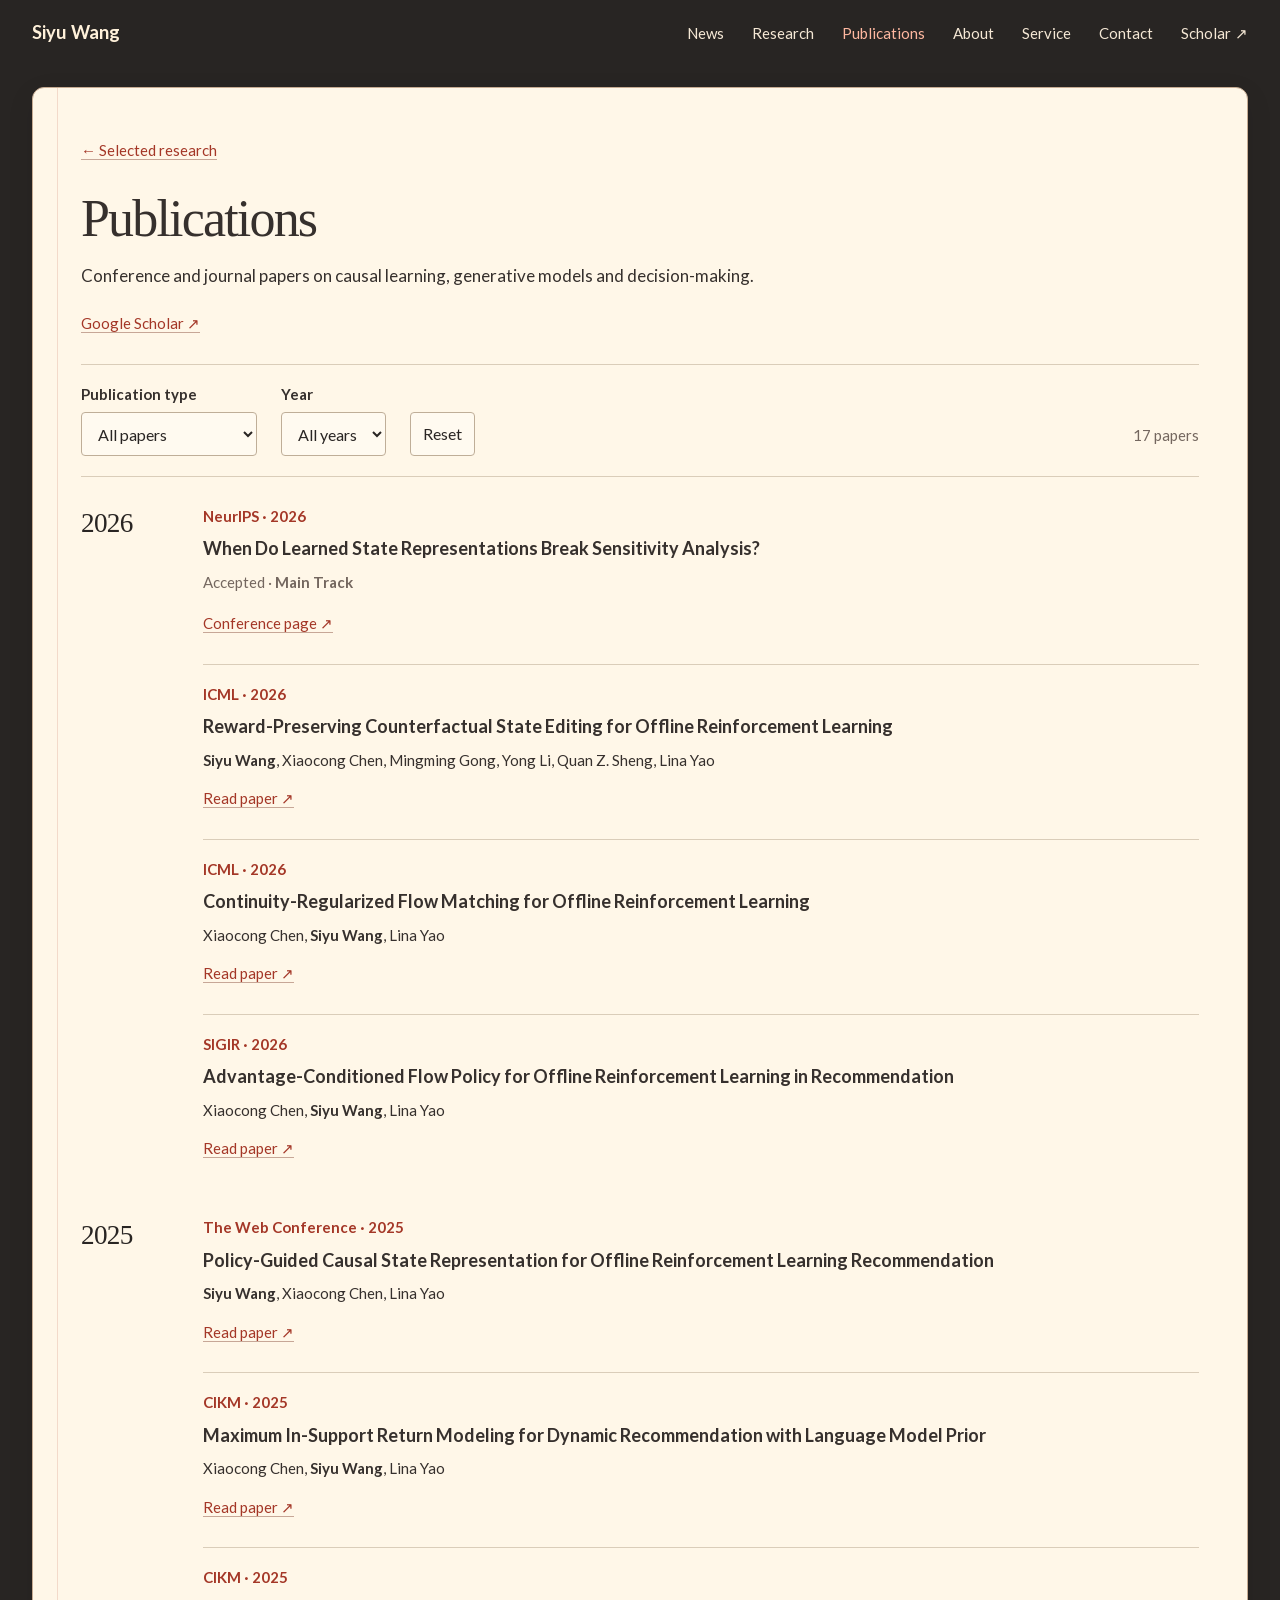
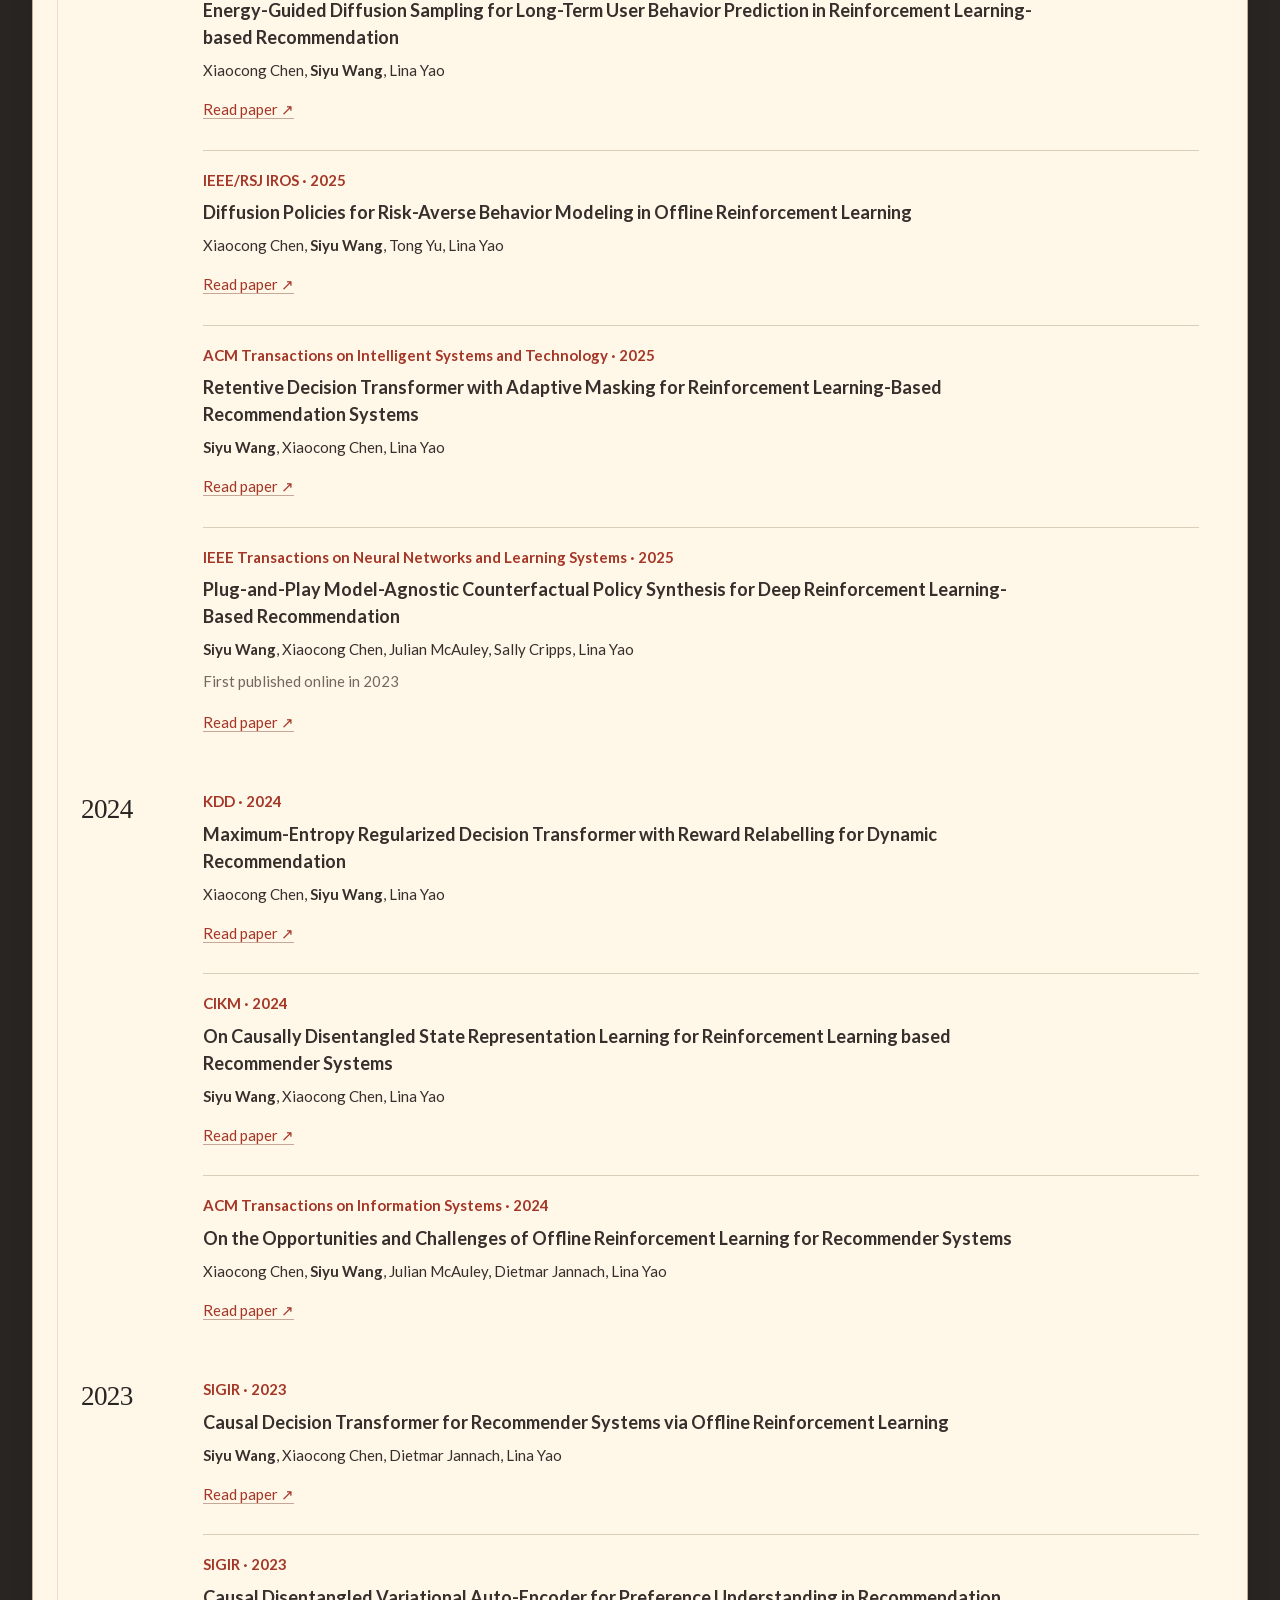
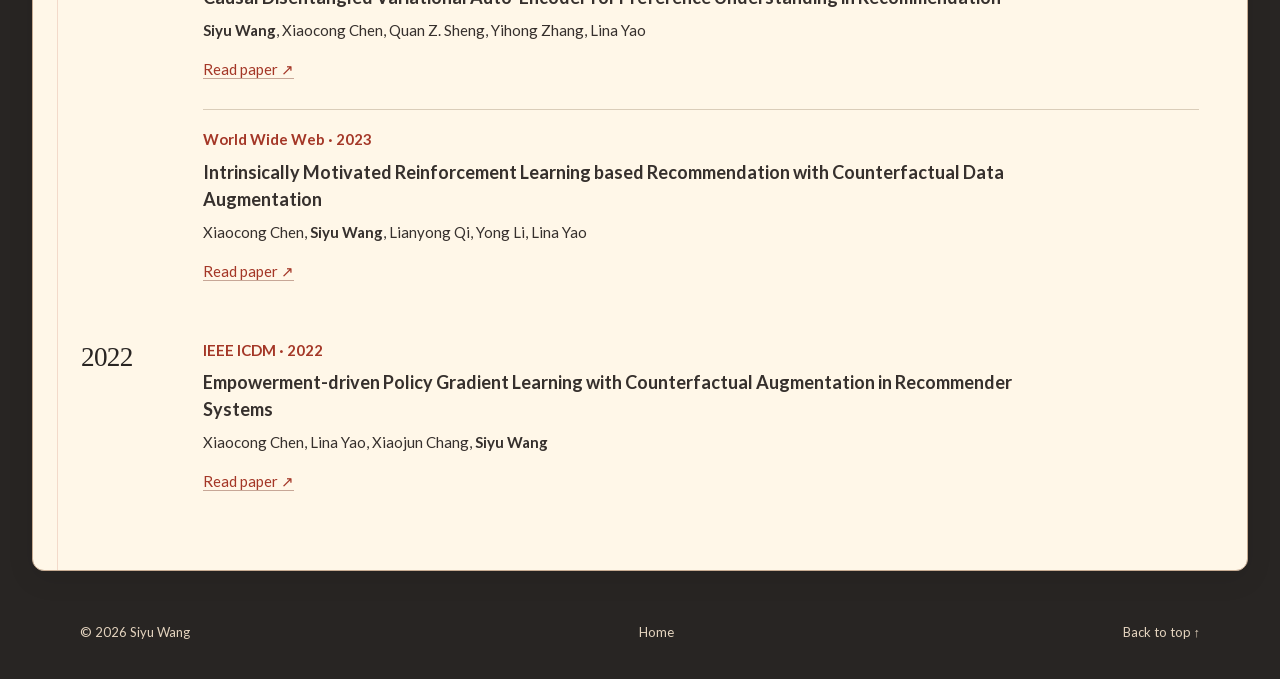
==== commit 25af8782: "Unify news formatting and link NeurIPS conference page" ====
--- a/publications/index.html
+++ b/publications/index.html
@@ -14,7 +14,7 @@
     <link rel="preload" href="../assets/fonts/Kalam-Bold.ttf" as="font" type="font/ttf" crossorigin>
     <link rel="preload" href="../assets/fonts/Lato-Regular.woff2" as="font" type="font/woff2" crossorigin>
     <link rel="stylesheet" href="../assets/css/research.css?v=15">
-    <link rel="stylesheet" href="../assets/css/notebook.css?v=18">
+    <link rel="stylesheet" href="../assets/css/notebook.css?v=20">
 
   </head>
   <body class="publications-page">
@@ -60,8 +60,8 @@
         </form>
         <p class="publication-empty" hidden>No papers match these filters. Try another year or publication type.</p>
         <section class="archive-year" aria-labelledby="year-2026"><h2 id="year-2026">2026</h2><ol class="archive-papers" role="list">
-<li class="archive-paper" data-pub-year="2026" data-type="conference"><p class="archive-venue">NeurIPS · 2026</p><h3>When Do Learned State Representations Break Sensitivity Analysis?</h3>
-<p class="archive-note">Accepted · Main track poster</p></li>
+<li class="archive-paper" data-pub-year="2026" data-type="conference"><p class="archive-venue">NeurIPS · 2026</p><h3><a href="https://nips.cc/virtual/2026/loc/sydney/poster/150594" target="_blank" rel="noopener">When Do Learned State Representations Break Sensitivity Analysis?</a></h3>
+<p class="archive-note">Accepted · <strong>Main Track</strong></p><a class="paper-link" href="https://nips.cc/virtual/2026/loc/sydney/poster/150594" target="_blank" rel="noopener" aria-label="Conference page for When Do Learned State Representations Break Sensitivity Analysis?">Conference page ↗</a></li>
 <li class="archive-paper" data-pub-year="2026" data-type="conference"><p class="archive-venue">ICML · 2026</p><h3><a href="https://proceedings.mlr.press/v306/wang26s.html" target="_blank" rel="noopener">Reward-Preserving Counterfactual State Editing for Offline Reinforcement Learning</a></h3>
 <p class="archive-authors"><strong>Siyu Wang</strong>, Xiaocong Chen, Mingming Gong, Yong Li, Quan Z. Sheng, Lina Yao</p><a class="paper-link" href="https://proceedings.mlr.press/v306/wang26s.html" target="_blank" rel="noopener" aria-label="Read Reward-Preserving Counterfactual State Editing for Offline Reinforcement Learning">Read paper ↗</a></li>
 <li class="archive-paper" data-pub-year="2026" data-type="conference"><p class="archive-venue">ICML · 2026</p><h3><a href="https://proceedings.mlr.press/v306/chen26ep.html" target="_blank" rel="noopener">Continuity-Regularized Flow Matching for Offline Reinforcement Learning</a></h3>
--- a/assets/css/notebook.css
+++ b/assets/css/notebook.css
@@ -511,3 +511,15 @@
 @media (max-width: 560px) {
   .hero-role { font-size: 0.9375rem; }
 }
+
+/* News: distinct venues and individually readable paper announcements. */
+.news-item .news-announcement { display: flex; flex-wrap: wrap; align-items: baseline; gap: 0.35rem 0.65rem; margin-bottom: 0.4rem; }
+.news-item .news-venue { display: inline-block; padding: 0.1rem 0.5rem; border: 1px solid #c9957b; border-radius: 4px; background: #f3e3d3; color: #813e2b; font-size: 0.9375rem; line-height: 1.5; }
+.news-track { color: #65564c; font-size: 0.9375rem; }
+.news-item .news-status { font-size: 1rem; font-weight: 400; }
+.news-item .news-track { color: #813e2b; font-weight: 700; }
+.news-papers { margin: 0; padding-left: 1.5rem; font-size: 1rem; line-height: 1.7; }
+.news-papers li { padding-left: 0.2rem; }
+.news-papers li + li { margin-top: 0.4rem; }
+.news-papers li::marker { color: #813e2b; font-weight: 700; }
+@media (min-width: 1024px) { .news-papers { font-size: 1.0625rem; } }
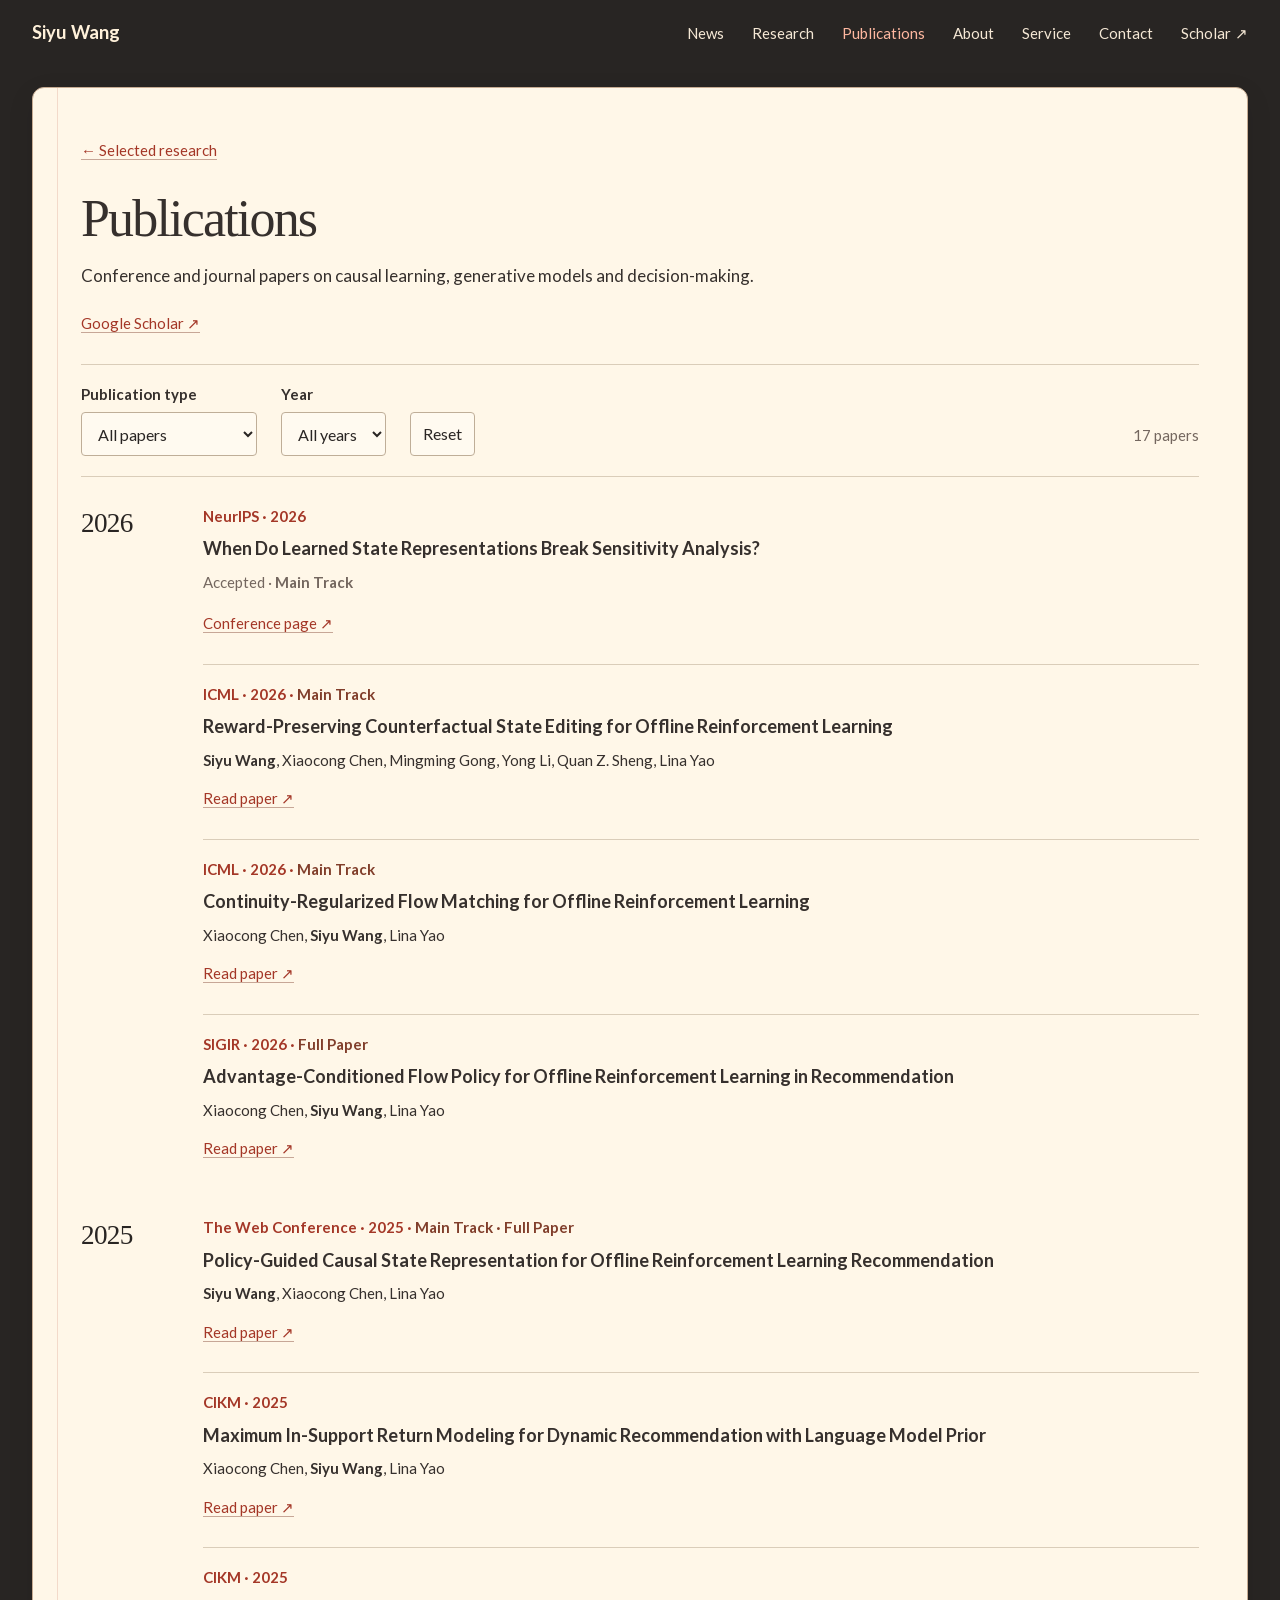
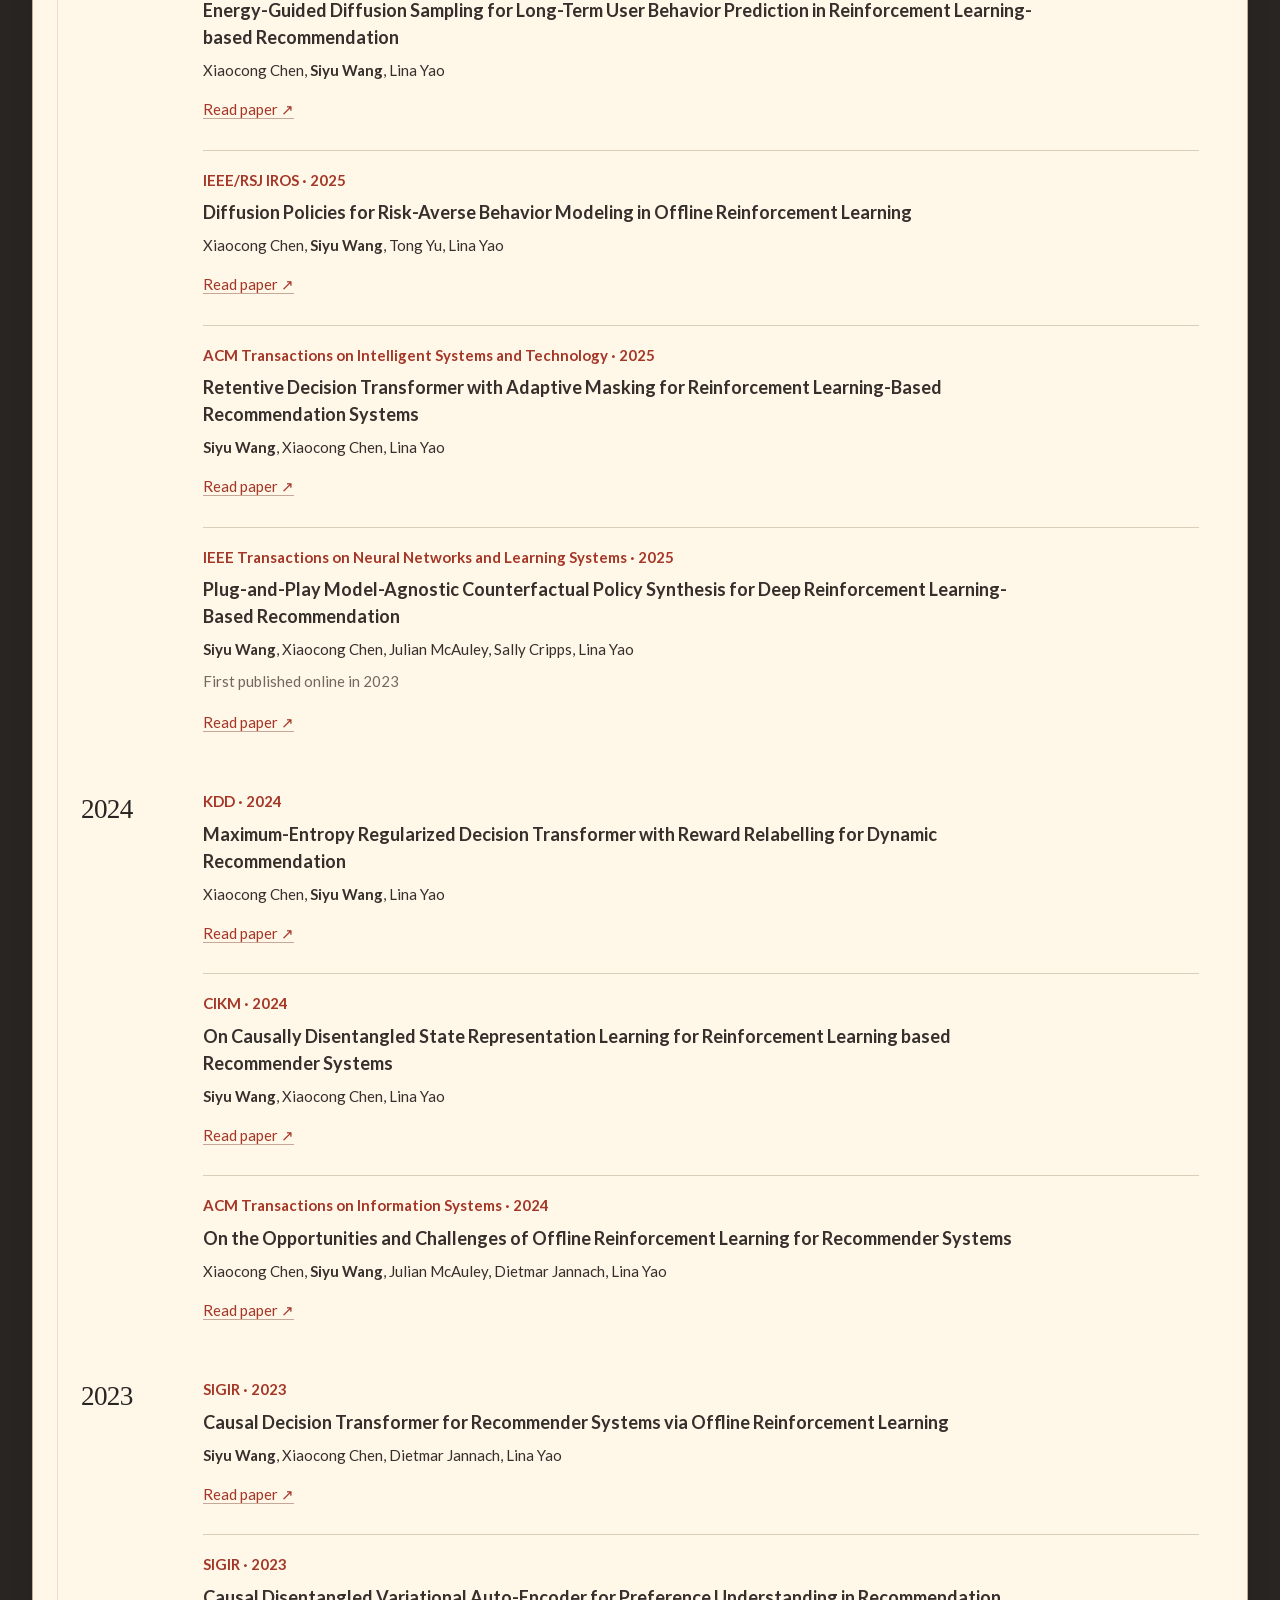
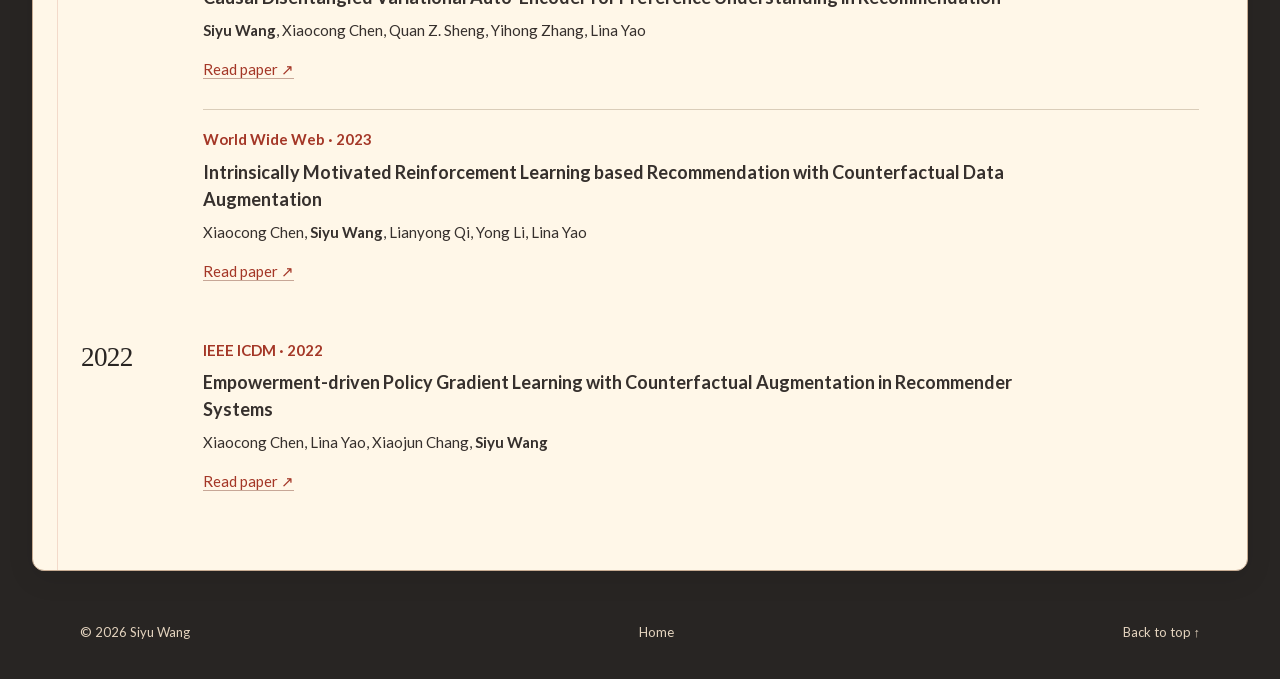
==== commit 7febabb3: "Label verified ICML SIGIR and WWW research paper tracks" ====
--- a/publications/index.html
+++ b/publications/index.html
@@ -14,7 +14,7 @@
     <link rel="preload" href="../assets/fonts/Kalam-Bold.ttf" as="font" type="font/ttf" crossorigin>
     <link rel="preload" href="../assets/fonts/Lato-Regular.woff2" as="font" type="font/woff2" crossorigin>
     <link rel="stylesheet" href="../assets/css/research.css?v=15">
-    <link rel="stylesheet" href="../assets/css/notebook.css?v=20">
+    <link rel="stylesheet" href="../assets/css/notebook.css?v=21">
 
   </head>
   <body class="publications-page">
@@ -62,15 +62,15 @@
         <section class="archive-year" aria-labelledby="year-2026"><h2 id="year-2026">2026</h2><ol class="archive-papers" role="list">
 <li class="archive-paper" data-pub-year="2026" data-type="conference"><p class="archive-venue">NeurIPS · 2026</p><h3><a href="https://nips.cc/virtual/2026/loc/sydney/poster/150594" target="_blank" rel="noopener">When Do Learned State Representations Break Sensitivity Analysis?</a></h3>
 <p class="archive-note">Accepted · <strong>Main Track</strong></p><a class="paper-link" href="https://nips.cc/virtual/2026/loc/sydney/poster/150594" target="_blank" rel="noopener" aria-label="Conference page for When Do Learned State Representations Break Sensitivity Analysis?">Conference page ↗</a></li>
-<li class="archive-paper" data-pub-year="2026" data-type="conference"><p class="archive-venue">ICML · 2026</p><h3><a href="https://proceedings.mlr.press/v306/wang26s.html" target="_blank" rel="noopener">Reward-Preserving Counterfactual State Editing for Offline Reinforcement Learning</a></h3>
+<li class="archive-paper" data-pub-year="2026" data-type="conference"><p class="archive-venue">ICML · 2026 · <strong class="archive-track">Main Track</strong></p><h3><a href="https://proceedings.mlr.press/v306/wang26s.html" target="_blank" rel="noopener">Reward-Preserving Counterfactual State Editing for Offline Reinforcement Learning</a></h3>
 <p class="archive-authors"><strong>Siyu Wang</strong>, Xiaocong Chen, Mingming Gong, Yong Li, Quan Z. Sheng, Lina Yao</p><a class="paper-link" href="https://proceedings.mlr.press/v306/wang26s.html" target="_blank" rel="noopener" aria-label="Read Reward-Preserving Counterfactual State Editing for Offline Reinforcement Learning">Read paper ↗</a></li>
-<li class="archive-paper" data-pub-year="2026" data-type="conference"><p class="archive-venue">ICML · 2026</p><h3><a href="https://proceedings.mlr.press/v306/chen26ep.html" target="_blank" rel="noopener">Continuity-Regularized Flow Matching for Offline Reinforcement Learning</a></h3>
+<li class="archive-paper" data-pub-year="2026" data-type="conference"><p class="archive-venue">ICML · 2026 · <strong class="archive-track">Main Track</strong></p><h3><a href="https://proceedings.mlr.press/v306/chen26ep.html" target="_blank" rel="noopener">Continuity-Regularized Flow Matching for Offline Reinforcement Learning</a></h3>
 <p class="archive-authors">Xiaocong Chen, <strong>Siyu Wang</strong>, Lina Yao</p><a class="paper-link" href="https://proceedings.mlr.press/v306/chen26ep.html" target="_blank" rel="noopener" aria-label="Read Continuity-Regularized Flow Matching for Offline Reinforcement Learning">Read paper ↗</a></li>
-<li class="archive-paper" data-pub-year="2026" data-type="conference"><p class="archive-venue">SIGIR · 2026</p><h3><a href="https://doi.org/10.1145/3805712.3809626" target="_blank" rel="noopener">Advantage-Conditioned Flow Policy for Offline Reinforcement Learning in Recommendation</a></h3>
+<li class="archive-paper" data-pub-year="2026" data-type="conference"><p class="archive-venue">SIGIR · 2026 · <strong class="archive-track">Full Paper</strong></p><h3><a href="https://doi.org/10.1145/3805712.3809626" target="_blank" rel="noopener">Advantage-Conditioned Flow Policy for Offline Reinforcement Learning in Recommendation</a></h3>
 <p class="archive-authors">Xiaocong Chen, <strong>Siyu Wang</strong>, Lina Yao</p><a class="paper-link" href="https://doi.org/10.1145/3805712.3809626" target="_blank" rel="noopener" aria-label="Read Advantage-Conditioned Flow Policy for Offline Reinforcement Learning in Recommendation">Read paper ↗</a></li>
 </ol></section>
         <section class="archive-year" aria-labelledby="year-2025"><h2 id="year-2025">2025</h2><ol class="archive-papers" role="list">
-<li class="archive-paper" data-pub-year="2025" data-type="conference"><p class="archive-venue">The Web Conference · 2025</p><h3><a href="https://doi.org/10.1145/3696410.3714562" target="_blank" rel="noopener">Policy-Guided Causal State Representation for Offline Reinforcement Learning Recommendation</a></h3>
+<li class="archive-paper" data-pub-year="2025" data-type="conference"><p class="archive-venue">The Web Conference · 2025 · <strong class="archive-track">Main Track · Full Paper</strong></p><h3><a href="https://doi.org/10.1145/3696410.3714562" target="_blank" rel="noopener">Policy-Guided Causal State Representation for Offline Reinforcement Learning Recommendation</a></h3>
 <p class="archive-authors"><strong>Siyu Wang</strong>, Xiaocong Chen, Lina Yao</p><a class="paper-link" href="https://doi.org/10.1145/3696410.3714562" target="_blank" rel="noopener" aria-label="Read Policy-Guided Causal State Representation for Offline Reinforcement Learning Recommendation">Read paper ↗</a></li>
 <li class="archive-paper" data-pub-year="2025" data-type="conference"><p class="archive-venue">CIKM · 2025</p><h3><a href="https://doi.org/10.1145/3746252.3761336" target="_blank" rel="noopener">Maximum In-Support Return Modeling for Dynamic Recommendation with Language Model Prior</a></h3>
 <p class="archive-authors">Xiaocong Chen, <strong>Siyu Wang</strong>, Lina Yao</p><a class="paper-link" href="https://doi.org/10.1145/3746252.3761336" target="_blank" rel="noopener" aria-label="Read Maximum In-Support Return Modeling for Dynamic Recommendation with Language Model Prior">Read paper ↗</a></li>
--- a/assets/css/notebook.css
+++ b/assets/css/notebook.css
@@ -523,3 +523,6 @@
 .news-papers li + li { margin-top: 0.4rem; }
 .news-papers li::marker { color: #813e2b; font-weight: 700; }
 @media (min-width: 1024px) { .news-papers { font-size: 1.0625rem; } }
+
+.paper-meta .paper-track { font: 700 0.875rem/1.5 var(--sans); color: #813e2b; letter-spacing: 0; text-transform: none; }
+.archive-track { color: #813e2b; font-weight: 700; }
